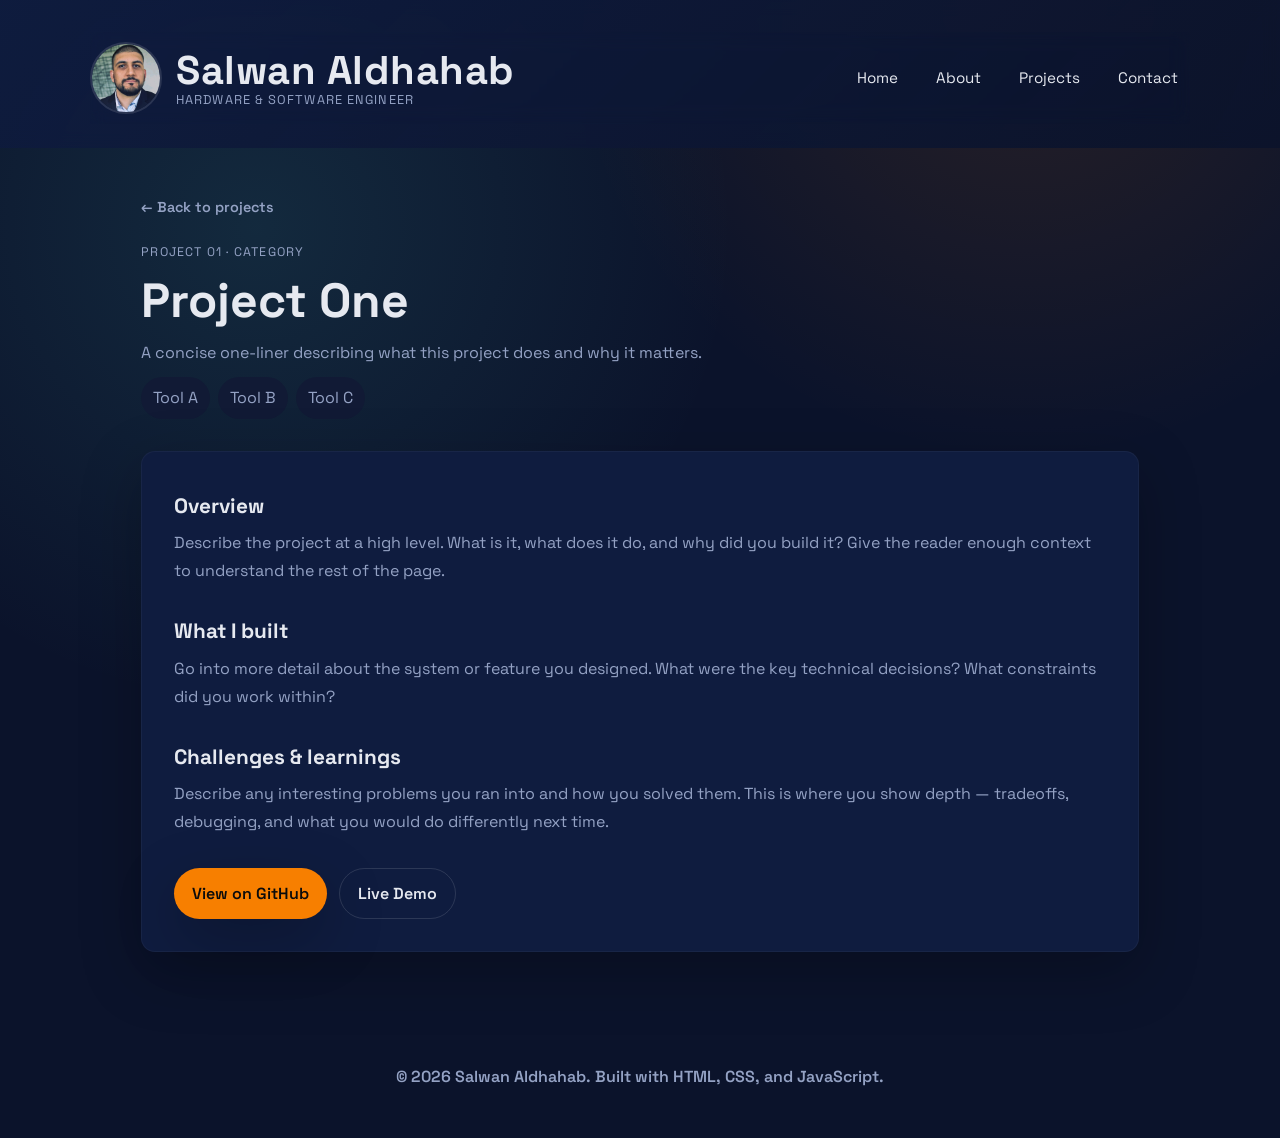
==== projects/project-1.html @ 5f1ba11f "Create Project Pages" ====
<!DOCTYPE html>
<html lang="en">
<head>
  <meta charset="UTF-8">
  <meta name="viewport" content="width=device-width, initial-scale=1.0">
  <title>Project One — Salwan Aldhahab</title>
  <link rel="preconnect" href="https://fonts.googleapis.com">
  <link rel="preconnect" href="https://fonts.gstatic.com" crossorigin>
  <link href="https://fonts.googleapis.com/css2?family=Space+Grotesk:wght@400;500;600&display=swap" rel="stylesheet">
  <link rel="icon" type="image/png" href="../images/website-icon.png" sizes="32x32">
  <link rel="stylesheet" href="../styles.css">
</head>
<body>
  <header class="page-header">
    <div class="nav-shell">
      <div class="logo">
        <img src="../images/profile.jpg" alt="Salwan Aldhahab headshot">
        <div class="logo__text">
          <span class="logo__name">Salwan Aldhahab</span>
          <span class="logo__subtitle">Hardware & Software Engineer</span>
        </div>
      </div>
      <nav class="nav">
        <a href="../index.html#home">Home</a>
        <a href="../index.html#about">About</a>
        <a href="../index.html#projects">Projects</a>
        <a href="../index.html#contact">Contact</a>
      </nav>
    </div>
  </header>

  <div class="project-page">
    <div class="project-hero">
      <a href="../index.html#projects" class="back-link">← Back to projects</a>
      <p class="eyebrow">Project 01 · Category</p>
      <h1>Project One</h1>
      <p class="lede">A concise one-liner describing what this project does and why it matters.</p>
      <ul class="pill-list">
        <li>Tool A</li>
        <li>Tool B</li>
        <li>Tool C</li>
      </ul>
    </div>

    <div class="section project-body">
      <div>
        <h2>Overview</h2>
        <p>Describe the project at a high level. What is it, what does it do, and why did you build it? Give the reader enough context to understand the rest of the page.</p>
      </div>

      <div>
        <h2>What I built</h2>
        <p>Go into more detail about the system or feature you designed. What were the key technical decisions? What constraints did you work within?</p>
      </div>

      <div>
        <h2>Challenges & learnings</h2>
        <p>Describe any interesting problems you ran into and how you solved them. This is where you show depth — tradeoffs, debugging, and what you would do differently next time.</p>
      </div>

      <div class="project-links">
        <a href="#" class="btn">View on GitHub</a>
        <a href="#" class="btn btn--ghost">Live Demo</a>
      </div>
    </div>
  </div>

  <footer class="footer">
    <p>&copy; <span id="year"></span> Salwan Aldhahab. Built with HTML, CSS, and JavaScript.</p>
  </footer>

  <script src="../script.js" defer></script>
</body>
</html>
---- styles.css ----
:root {
  --bg: #0b132b;
  --panel: #0f1c3f;
  --accent: #f77f00;
  --accent-2: #4ecdc4;
  --text: #e6e9f0;
  --muted: #94a2c4;
  --card: #111a35;
  --radius: 14px;
  --shadow: 0 20px 60px rgba(0, 0, 0, 0.25);
  --content-width: 1100px;
  color-scheme: dark;
}

* {
  box-sizing: border-box;
}

img {
  max-width: 100%;
  height: auto;
  display: block;
}

body {
  margin: 0;
  font-family: "Space Grotesk", "Segoe UI", sans-serif;
  background: radial-gradient(circle at 20% 20%, rgba(78, 205, 196, 0.12), transparent 35%),
              radial-gradient(circle at 80% 0%, rgba(247, 127, 0, 0.12), transparent 30%),
              var(--bg);
  color: var(--text);
  line-height: 1.6;
  scroll-behavior: smooth;
  min-height: 100vh;
}

a {
  color: inherit;
  text-decoration: none;
}

a:hover {
  color: var(--accent);
}

.hero {
  padding: 32px clamp(16px, 4vw, 56px) 96px;
  background: linear-gradient(135deg, rgba(15, 28, 63, 0.95), rgba(11, 19, 43, 0.9));
}

.nav-shell,
.hero__content,
main {
  max-width: var(--content-width);
  margin: 0 auto;
  width: 100%;
}

.nav-shell {
  display: flex;
  align-items: center;
  justify-content: space-between;
  gap: 16px;
  position: sticky;
  top: 0;
  padding: 10px 0;
  backdrop-filter: blur(8px);
  z-index: 10;
}

.logo {
  display: inline-flex;
  align-items: center;
  gap: 14px;
}

.logo__text {
  display: flex;
  flex-direction: column;
  line-height: 1.1;
}

.logo__name {
  font-weight: 700;
  letter-spacing: 0.5px;
  font-size: 2.5rem;
}

.logo__subtitle {
  text-transform: uppercase;
  letter-spacing: 1.1px;
  font-size: 0.8rem;
  color: var(--muted);
}

/* Constrain logo image size */
.logo img {
  width: 72px;
  height: 72px;
  border-radius: 50%;
  object-fit: cover;
  flex-shrink: 0;
  border: 2px solid rgba(255, 255, 255, 0.12);
}

.nav {
  display: flex;
  gap: 14px;
  font-size: 0.95rem;
}

.nav a {
  padding: 8px 12px;
  border-radius: 999px;
  transition: background 0.2s ease, color 0.2s ease;
}

.nav a:hover,
.nav a:focus-visible {
  background: rgba(255, 255, 255, 0.06);
  outline: none;
}

.nav a.is-active {
  background: rgba(255, 255, 255, 0.12);
  color: var(--accent);
}

.hero__content {
  max-width: 780px;
  margin-top: 32px; /* reduced from 64px */
  display: grid;
  gap: 12px;
}

.eyebrow {
  text-transform: uppercase;
  letter-spacing: 1.2px;
  font-size: 0.78rem;
  color: var(--muted);
  margin: 0;
}

h1 {
  margin: 0;
  font-size: clamp(2rem, 4vw, 3.4rem);
  line-height: 1.1;
}

h2 {
  margin: 6px 0 0;
  font-size: 1.8rem;
}

p {
  margin: 0;
}

.lede {
  color: var(--muted);
}

.hero__actions {
  display: flex;
  gap: 12px;
  flex-wrap: wrap;
  margin-top: 6px;
}

.btn {
  display: inline-flex;
  align-items: center;
  justify-content: center;
  gap: 8px;
  padding: 12px 18px;
  border-radius: 999px;
  background: var(--accent);
  color: #0b0b0b;
  font-weight: 600;
  border: none;
  box-shadow: var(--shadow);
  transition: transform 0.15s ease, box-shadow 0.15s ease;
}

.btn:hover,
.btn:focus-visible {
  transform: translateY(-1px);
  box-shadow: 0 12px 36px rgba(247, 127, 0, 0.35);
  outline: none;
}

.btn--ghost {
  background: transparent;
  color: var(--text);
  border: 1px solid rgba(255, 255, 255, 0.12);
  box-shadow: none;
}

main {
  padding: 0 clamp(16px, 4vw, 56px) 80px;
  display: grid;
  gap: 48px;
}

.section {
  background: var(--panel);
  border-radius: var(--radius);
  padding: clamp(20px, 3vw, 32px);
  box-shadow: var(--shadow);
  border: 1px solid rgba(255, 255, 255, 0.04);
  scroll-margin-top: 96px;
}

.section__header {
  display: flex;
  flex-direction: column;
  gap: 6px;
  margin-bottom: 18px;
}

.about__grid {
  display: grid;
  gap: 16px;
  grid-template-columns: repeat(auto-fit, minmax(220px, 1fr));
  align-items: start;
}

.pill-list {
  list-style: none;
  display: flex;
  flex-wrap: wrap;
  gap: 8px;
  padding: 0;
  margin: 0;
}

.pill-list li {
  padding: 8px 12px;
  border-radius: 999px;
  background: var(--card);
  color: var(--muted);
}

.card {
  background: var(--card);
  border-radius: var(--radius);
  padding: 14px;
  border: 1px solid rgba(255, 255, 255, 0.06);
  box-shadow: var(--shadow);
  display: grid;
  gap: 10px;
}

.card h3 {
  margin: 0;
}

.text-link {
  color: var(--accent-2);
  font-weight: 600;
}

.contact {
  display: grid;
  gap: 6px;
}

.footer {
  padding: 32px 16px 48px;
  text-align: center;
  color: var(--muted);
  font-weight: 600;
}

.card-grid {
  display: grid;
  gap: 16px;
  grid-template-columns: repeat(auto-fit, minmax(280px, 1fr));
}

/* ── Project card enhancements ── */
.card--project {
  transition: transform 0.2s ease, box-shadow 0.2s ease, border-color 0.2s ease;
}

.card--project:hover {
  transform: translateY(-4px);
  box-shadow: 0 24px 64px rgba(0, 0, 0, 0.35);
  border-color: rgba(78, 205, 196, 0.25);
}

.card__meta {
  display: flex;
  align-items: center;
  justify-content: space-between;
}

.card__num {
  font-size: 0.72rem;
  font-weight: 700;
  color: var(--accent);
  letter-spacing: 1px;
}

.card__tag {
  font-size: 0.72rem;
  text-transform: uppercase;
  letter-spacing: 1px;
  color: var(--muted);
  background: rgba(255, 255, 255, 0.05);
  padding: 3px 8px;
  border-radius: 999px;
}

/* ── Project detail page ── */
.page-header {
  padding: 32px clamp(16px, 4vw, 56px) 24px;
  background: linear-gradient(135deg, rgba(15, 28, 63, 0.95), rgba(11, 19, 43, 0.9));
  position: sticky;
  top: 0;
  z-index: 10;
  backdrop-filter: blur(8px);
}

.project-page {
  max-width: var(--content-width);
  margin: 0 auto;
  padding: 48px clamp(16px, 4vw, 56px) 80px;
  display: grid;
  gap: 32px;
}

.back-link {
  display: inline-flex;
  align-items: center;
  gap: 6px;
  color: var(--muted);
  font-size: 0.9rem;
  font-weight: 600;
  transition: color 0.15s ease;
  margin-bottom: 12px;
}

.back-link:hover {
  color: var(--accent-2);
}

.project-hero {
  display: grid;
  gap: 12px;
}

.project-hero h1 {
  font-size: clamp(1.8rem, 4vw, 3rem);
}

.project-body {
  display: grid;
  gap: 24px;
}

.project-body h2 {
  font-size: 1.3rem;
  margin-bottom: 6px;
}

.project-body p {
  color: var(--muted);
  line-height: 1.75;
}

.project-links {
  display: flex;
  gap: 12px;
  flex-wrap: wrap;
  padding-top: 8px;
}

@media (max-width: 640px) {
  .nav {
    flex-wrap: wrap;
    justify-content: flex-end;
  }

  .hero {
    padding-top: 24px;
  }

  .hero__content {
    margin-top: 48px;
  }
}

@media (max-width: 960px) {
  .hero__content {
    text-align: center;
    justify-items: center;
  }

  .hero__actions {
    justify-content: center;
  }

  h1 {
    font-size: clamp(1.9rem, 6vw, 2.6rem);
  }

  h2 {
    font-size: clamp(1.4rem, 5vw, 1.8rem);
  }
}

@media (max-width: 780px) {
  .nav-shell {
    flex-direction: column;
    align-items: flex-start;
    gap: 12px;
  }

  .nav {
    width: 100%;
    flex-wrap: wrap;
    gap: 8px;
  }

  .nav a {
    flex: 1 1 calc(50% - 8px);
    justify-content: center;
    text-align: center;
  }

  .logo img {
    width: 64px;
    height: 64px;
  }

  main {
    padding-bottom: 64px;
  }
}

@media (max-width: 540px) {
  .nav a {
    flex-basis: 100%;
  }

  .hero__actions {
    width: 100%;
  }

  .btn,
  .btn--ghost {
    width: 100%;
    justify-content: center;
  }

  .logo__name {
    font-size: 2rem;
  }
}
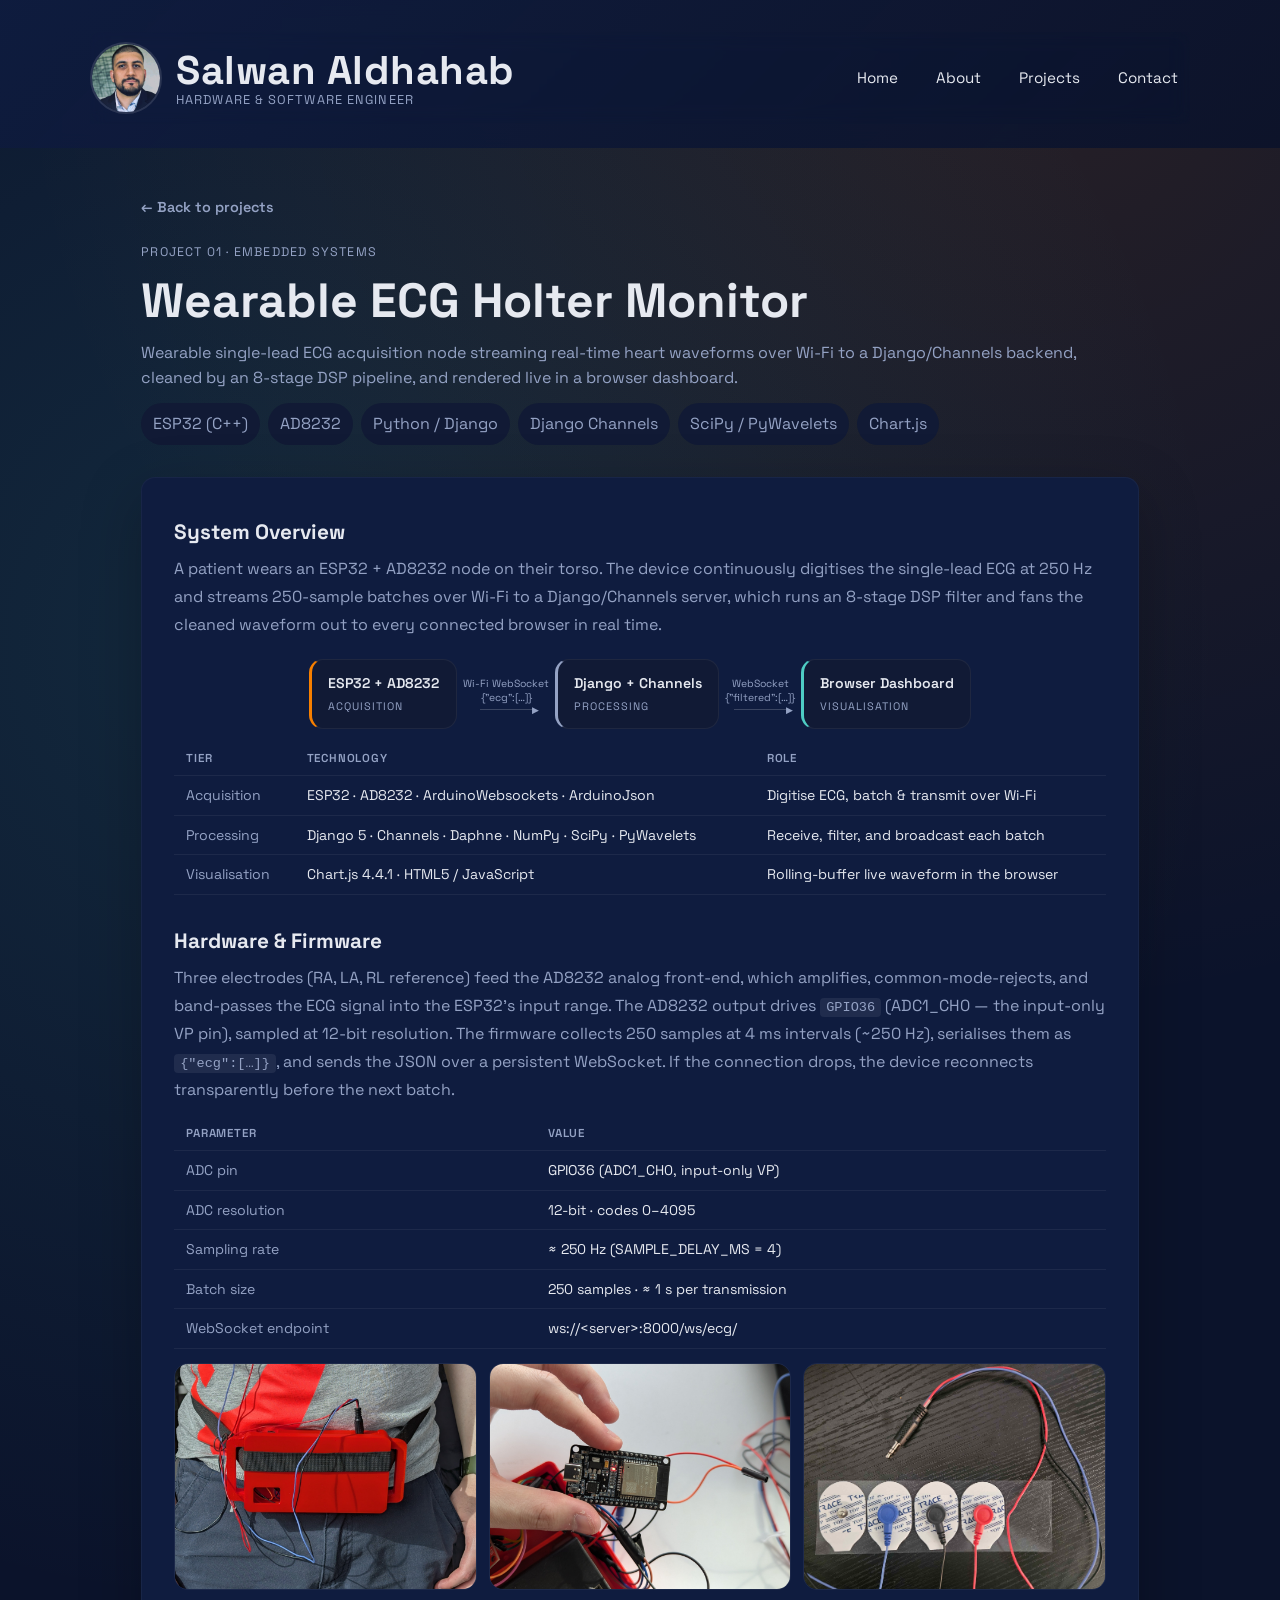
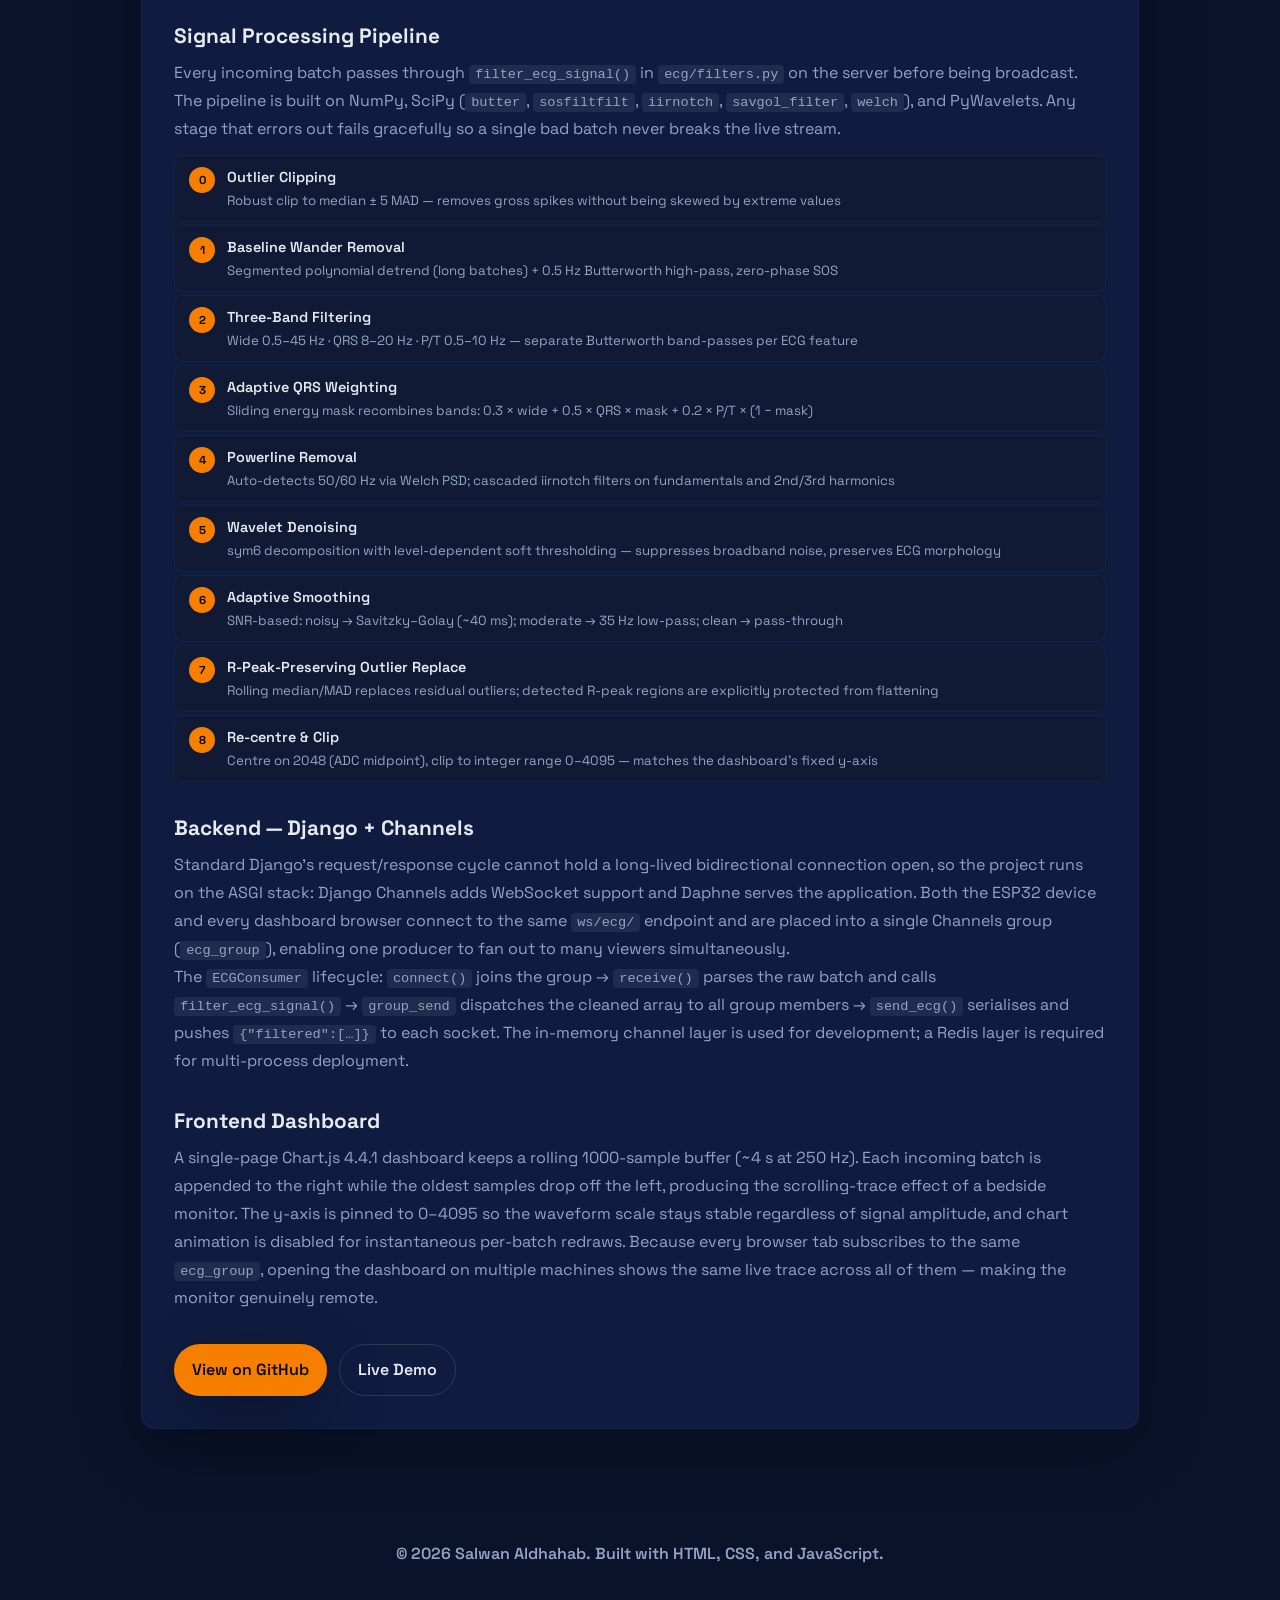
==== commit dd346fc0: "Added project 1" ====
--- a/projects/project-1.html
+++ b/projects/project-1.html
@@ -3,7 +3,7 @@
 <head>
   <meta charset="UTF-8">
   <meta name="viewport" content="width=device-width, initial-scale=1.0">
-  <title>Project One — Salwan Aldhahab</title>
+  <title>ECG Holter Monitor — Salwan Aldhahab</title>
   <link rel="preconnect" href="https://fonts.googleapis.com">
   <link rel="preconnect" href="https://fonts.gstatic.com" crossorigin>
   <link href="https://fonts.googleapis.com/css2?family=Space+Grotesk:wght@400;500;600&display=swap" rel="stylesheet">
@@ -17,7 +17,7 @@
         <img src="../images/profile.jpg" alt="Salwan Aldhahab headshot">
         <div class="logo__text">
           <span class="logo__name">Salwan Aldhahab</span>
-          <span class="logo__subtitle">Hardware & Software Engineer</span>
+          <span class="logo__subtitle">Hardware &amp; Software Engineer</span>
         </div>
       </div>
       <nav class="nav">
@@ -30,38 +30,195 @@
   </header>
 
   <div class="project-page">
+
     <div class="project-hero">
       <a href="../index.html#projects" class="back-link">← Back to projects</a>
-      <p class="eyebrow">Project 01 · Category</p>
-      <h1>Project One</h1>
-      <p class="lede">A concise one-liner describing what this project does and why it matters.</p>
+      <p class="eyebrow">Project 01 · Embedded Systems</p>
+      <h1>Wearable ECG Holter Monitor</h1>
+      <p class="lede">Wearable single-lead ECG acquisition node streaming real-time heart waveforms over Wi-Fi to a Django/Channels backend, cleaned by an 8-stage DSP pipeline, and rendered live in a browser dashboard.</p>
       <ul class="pill-list">
-        <li>Tool A</li>
-        <li>Tool B</li>
-        <li>Tool C</li>
+        <li>ESP32 (C++)</li>
+        <li>AD8232</li>
+        <li>Python / Django</li>
+        <li>Django Channels</li>
+        <li>SciPy / PyWavelets</li>
+        <li>Chart.js</li>
       </ul>
     </div>
 
     <div class="section project-body">
-      <div>
-        <h2>Overview</h2>
-        <p>Describe the project at a high level. What is it, what does it do, and why did you build it? Give the reader enough context to understand the rest of the page.</p>
-      </div>
-
-      <div>
-        <h2>What I built</h2>
-        <p>Go into more detail about the system or feature you designed. What were the key technical decisions? What constraints did you work within?</p>
-      </div>
-
-      <div>
-        <h2>Challenges & learnings</h2>
-        <p>Describe any interesting problems you ran into and how you solved them. This is where you show depth — tradeoffs, debugging, and what you would do differently next time.</p>
+
+      <!-- System Overview -->
+      <div>
+        <h2>System Overview</h2>
+        <p>A patient wears an ESP32 + AD8232 node on their torso. The device continuously digitises the single-lead ECG at 250 Hz and streams 250-sample batches over Wi-Fi to a Django/Channels server, which runs an 8-stage DSP filter and fans the cleaned waveform out to every connected browser in real time.</p>
+
+        <div class="arch-diagram">
+          <div class="arch-node arch-node--acquisition">
+            <span class="arch-node__title">ESP32 + AD8232</span>
+            <span class="arch-node__label">Acquisition</span>
+          </div>
+          <div class="arch-arrow">
+            <span class="arch-arrow__label">Wi-Fi WebSocket<br>{"ecg":[…]}</span>
+            <div class="arch-arrow__line"></div>
+          </div>
+          <div class="arch-node">
+            <span class="arch-node__title">Django + Channels</span>
+            <span class="arch-node__label">Processing</span>
+          </div>
+          <div class="arch-arrow">
+            <span class="arch-arrow__label">WebSocket<br>{"filtered":[…]}</span>
+            <div class="arch-arrow__line"></div>
+          </div>
+          <div class="arch-node arch-node--visualisation">
+            <span class="arch-node__title">Browser Dashboard</span>
+            <span class="arch-node__label">Visualisation</span>
+          </div>
+        </div>
+
+        <table class="spec-table">
+          <thead>
+            <tr>
+              <th>Tier</th>
+              <th>Technology</th>
+              <th>Role</th>
+            </tr>
+          </thead>
+          <tbody>
+            <tr>
+              <td>Acquisition</td>
+              <td>ESP32 · AD8232 · ArduinoWebsockets · ArduinoJson</td>
+              <td>Digitise ECG, batch &amp; transmit over Wi-Fi</td>
+            </tr>
+            <tr>
+              <td>Processing</td>
+              <td>Django 5 · Channels · Daphne · NumPy · SciPy · PyWavelets</td>
+              <td>Receive, filter, and broadcast each batch</td>
+            </tr>
+            <tr>
+              <td>Visualisation</td>
+              <td>Chart.js 4.4.1 · HTML5 / JavaScript</td>
+              <td>Rolling-buffer live waveform in the browser</td>
+            </tr>
+          </tbody>
+        </table>
+      </div>
+
+      <!-- Hardware & Firmware -->
+      <div>
+        <h2>Hardware &amp; Firmware</h2>
+        <p>Three electrodes (RA, LA, RL reference) feed the AD8232 analog front-end, which amplifies, common-mode-rejects, and band-passes the ECG signal into the ESP32's input range. The AD8232 output drives <code>GPIO36</code> (ADC1_CH0 — the input-only VP pin), sampled at 12-bit resolution. The firmware collects 250 samples at 4 ms intervals (~250 Hz), serialises them as <code>{"ecg":[…]}</code>, and sends the JSON over a persistent WebSocket. If the connection drops, the device reconnects transparently before the next batch.</p>
+
+        <table class="spec-table">
+          <thead>
+            <tr><th>Parameter</th><th>Value</th></tr>
+          </thead>
+          <tbody>
+            <tr><td>ADC pin</td><td>GPIO36 (ADC1_CH0, input-only VP)</td></tr>
+            <tr><td>ADC resolution</td><td>12-bit · codes 0–4095</td></tr>
+            <tr><td>Sampling rate</td><td>≈ 250 Hz (SAMPLE_DELAY_MS = 4)</td></tr>
+            <tr><td>Batch size</td><td>250 samples · ≈ 1 s per transmission</td></tr>
+            <tr><td>WebSocket endpoint</td><td>ws://&lt;server&gt;:8000/ws/ecg/</td></tr>
+          </tbody>
+        </table>
+
+        <div class="project-gallery">
+          <img src="../images/ecg/device-worn.jpg" alt="Red 3D-printed enclosure worn on torso with electrode leads routed to chest positions">
+          <img src="../images/ecg/esp32-board.jpg" alt="ESP32 development board held above components with wiring visible">
+          <img src="../images/ecg/electrodes.jpg" alt="Snap ECG electrode pads laid out on a table with colour-coded leads">
+        </div>
+      </div>
+
+      <!-- DSP Pipeline -->
+      <div>
+        <h2>Signal Processing Pipeline</h2>
+        <p>Every incoming batch passes through <code>filter_ecg_signal()</code> in <code>ecg/filters.py</code> on the server before being broadcast. The pipeline is built on NumPy, SciPy (<code>butter</code>, <code>sosfiltfilt</code>, <code>iirnotch</code>, <code>savgol_filter</code>, <code>welch</code>), and PyWavelets. Any stage that errors out fails gracefully so a single bad batch never breaks the live stream.</p>
+
+        <ol class="dsp-pipeline">
+          <li class="dsp-stage">
+            <span class="dsp-stage__num">0</span>
+            <div class="dsp-stage__body">
+              <span class="dsp-stage__name">Outlier Clipping</span>
+              <span class="dsp-stage__desc">Robust clip to median ± 5 MAD — removes gross spikes without being skewed by extreme values</span>
+            </div>
+          </li>
+          <li class="dsp-stage">
+            <span class="dsp-stage__num">1</span>
+            <div class="dsp-stage__body">
+              <span class="dsp-stage__name">Baseline Wander Removal</span>
+              <span class="dsp-stage__desc">Segmented polynomial detrend (long batches) + 0.5 Hz Butterworth high-pass, zero-phase SOS</span>
+            </div>
+          </li>
+          <li class="dsp-stage">
+            <span class="dsp-stage__num">2</span>
+            <div class="dsp-stage__body">
+              <span class="dsp-stage__name">Three-Band Filtering</span>
+              <span class="dsp-stage__desc">Wide 0.5–45 Hz · QRS 8–20 Hz · P/T 0.5–10 Hz — separate Butterworth band-passes per ECG feature</span>
+            </div>
+          </li>
+          <li class="dsp-stage">
+            <span class="dsp-stage__num">3</span>
+            <div class="dsp-stage__body">
+              <span class="dsp-stage__name">Adaptive QRS Weighting</span>
+              <span class="dsp-stage__desc">Sliding energy mask recombines bands: 0.3 × wide + 0.5 × QRS × mask + 0.2 × P/T × (1 − mask)</span>
+            </div>
+          </li>
+          <li class="dsp-stage">
+            <span class="dsp-stage__num">4</span>
+            <div class="dsp-stage__body">
+              <span class="dsp-stage__name">Powerline Removal</span>
+              <span class="dsp-stage__desc">Auto-detects 50/60 Hz via Welch PSD; cascaded iirnotch filters on fundamentals and 2nd/3rd harmonics</span>
+            </div>
+          </li>
+          <li class="dsp-stage">
+            <span class="dsp-stage__num">5</span>
+            <div class="dsp-stage__body">
+              <span class="dsp-stage__name">Wavelet Denoising</span>
+              <span class="dsp-stage__desc">sym6 decomposition with level-dependent soft thresholding — suppresses broadband noise, preserves ECG morphology</span>
+            </div>
+          </li>
+          <li class="dsp-stage">
+            <span class="dsp-stage__num">6</span>
+            <div class="dsp-stage__body">
+              <span class="dsp-stage__name">Adaptive Smoothing</span>
+              <span class="dsp-stage__desc">SNR-based: noisy → Savitzky–Golay (~40 ms); moderate → 35 Hz low-pass; clean → pass-through</span>
+            </div>
+          </li>
+          <li class="dsp-stage">
+            <span class="dsp-stage__num">7</span>
+            <div class="dsp-stage__body">
+              <span class="dsp-stage__name">R-Peak-Preserving Outlier Replace</span>
+              <span class="dsp-stage__desc">Rolling median/MAD replaces residual outliers; detected R-peak regions are explicitly protected from flattening</span>
+            </div>
+          </li>
+          <li class="dsp-stage">
+            <span class="dsp-stage__num">8</span>
+            <div class="dsp-stage__body">
+              <span class="dsp-stage__name">Re-centre &amp; Clip</span>
+              <span class="dsp-stage__desc">Centre on 2048 (ADC midpoint), clip to integer range 0–4095 — matches the dashboard's fixed y-axis</span>
+            </div>
+          </li>
+        </ol>
+      </div>
+
+      <!-- Backend -->
+      <div>
+        <h2>Backend — Django + Channels</h2>
+        <p>Standard Django's request/response cycle cannot hold a long-lived bidirectional connection open, so the project runs on the ASGI stack: Django Channels adds WebSocket support and Daphne serves the application. Both the ESP32 device and every dashboard browser connect to the same <code>ws/ecg/</code> endpoint and are placed into a single Channels group (<code>ecg_group</code>), enabling one producer to fan out to many viewers simultaneously.</p>
+        <p>The <code>ECGConsumer</code> lifecycle: <code>connect()</code> joins the group → <code>receive()</code> parses the raw batch and calls <code>filter_ecg_signal()</code> → <code>group_send</code> dispatches the cleaned array to all group members → <code>send_ecg()</code> serialises and pushes <code>{"filtered":[…]}</code> to each socket. The in-memory channel layer is used for development; a Redis layer is required for multi-process deployment.</p>
+      </div>
+
+      <!-- Frontend -->
+      <div>
+        <h2>Frontend Dashboard</h2>
+        <p>A single-page Chart.js 4.4.1 dashboard keeps a rolling 1000-sample buffer (~4 s at 250 Hz). Each incoming batch is appended to the right while the oldest samples drop off the left, producing the scrolling-trace effect of a bedside monitor. The y-axis is pinned to 0–4095 so the waveform scale stays stable regardless of signal amplitude, and chart animation is disabled for instantaneous per-batch redraws. Because every browser tab subscribes to the same <code>ecg_group</code>, opening the dashboard on multiple machines shows the same live trace across all of them — making the monitor genuinely remote.</p>
       </div>
 
       <div class="project-links">
         <a href="#" class="btn">View on GitHub</a>
         <a href="#" class="btn btn--ghost">Live Demo</a>
       </div>
+
     </div>
   </div>
 
--- a/styles.css
+++ b/styles.css
@@ -376,6 +376,186 @@
   padding-top: 8px;
 }
 
+/* ── Architecture diagram ── */
+.arch-diagram {
+  display: flex;
+  align-items: center;
+  justify-content: center;
+  flex-wrap: nowrap;
+  gap: 0;
+  margin: 20px 0 8px;
+  overflow-x: auto;
+}
+
+.arch-node {
+  background: var(--card);
+  border: 1px solid rgba(255, 255, 255, 0.06);
+  border-left: 3px solid var(--muted);
+  border-radius: var(--radius);
+  padding: 12px 16px;
+  min-width: 148px;
+  flex-shrink: 0;
+  display: flex;
+  flex-direction: column;
+  gap: 4px;
+}
+
+.arch-node--acquisition { border-left-color: var(--accent); }
+.arch-node--visualisation { border-left-color: var(--accent-2); }
+
+.arch-node__title {
+  font-weight: 600;
+  font-size: 0.88rem;
+  margin: 0;
+}
+
+.arch-node__label {
+  text-transform: uppercase;
+  letter-spacing: 1px;
+  font-size: 0.68rem;
+  color: var(--muted);
+}
+
+.arch-arrow {
+  display: flex;
+  flex-direction: column;
+  align-items: center;
+  justify-content: center;
+  gap: 5px;
+  padding: 0 6px;
+  flex-shrink: 0;
+}
+
+.arch-arrow__label {
+  font-size: 0.65rem;
+  color: var(--muted);
+  text-align: center;
+  line-height: 1.3;
+  white-space: nowrap;
+}
+
+.arch-arrow__line {
+  position: relative;
+  width: 52px;
+  height: 1px;
+  background: rgba(255, 255, 255, 0.18);
+}
+
+.arch-arrow__line::after {
+  content: '▶';
+  position: absolute;
+  right: -7px;
+  top: -6px;
+  font-size: 0.55rem;
+  color: var(--muted);
+}
+
+/* ── DSP pipeline ── */
+.dsp-pipeline {
+  list-style: none;
+  padding: 0;
+  margin: 12px 0 0;
+  display: grid;
+  gap: 3px;
+}
+
+.dsp-stage {
+  display: flex;
+  align-items: flex-start;
+  gap: 12px;
+  padding: 10px 14px;
+  background: var(--card);
+  border-radius: 8px;
+  border: 1px solid rgba(255, 255, 255, 0.04);
+}
+
+.dsp-stage__num {
+  width: 26px;
+  height: 26px;
+  border-radius: 50%;
+  background: var(--accent);
+  color: #0b0b0b;
+  font-size: 0.72rem;
+  font-weight: 700;
+  display: flex;
+  align-items: center;
+  justify-content: center;
+  flex-shrink: 0;
+  margin-top: 1px;
+}
+
+.dsp-stage__body {
+  display: flex;
+  flex-direction: column;
+  gap: 2px;
+}
+
+.dsp-stage__name {
+  font-weight: 600;
+  font-size: 0.9rem;
+}
+
+.dsp-stage__desc {
+  color: var(--muted);
+  font-size: 0.83rem;
+  line-height: 1.5;
+}
+
+/* ── Spec table ── */
+.spec-table {
+  width: 100%;
+  border-collapse: collapse;
+  font-size: 0.88rem;
+  margin-top: 12px;
+}
+
+.spec-table th,
+.spec-table td {
+  padding: 8px 12px;
+  border-bottom: 1px solid rgba(255, 255, 255, 0.06);
+  text-align: left;
+  vertical-align: top;
+}
+
+.spec-table th {
+  text-transform: uppercase;
+  letter-spacing: 0.8px;
+  font-size: 0.72rem;
+  color: var(--muted);
+  font-weight: 600;
+}
+
+.spec-table td:first-child {
+  color: var(--muted);
+  white-space: nowrap;
+}
+
+/* ── Photo gallery ── */
+.project-gallery {
+  display: grid;
+  grid-template-columns: repeat(auto-fit, minmax(220px, 1fr));
+  gap: 12px;
+  margin-top: 14px;
+}
+
+.project-gallery img {
+  width: 100%;
+  aspect-ratio: 4 / 3;
+  object-fit: cover;
+  border-radius: var(--radius);
+  border: 1px solid rgba(255, 255, 255, 0.06);
+  display: block;
+}
+
+/* ── Inline code in project body ── */
+.project-body code {
+  background: rgba(255, 255, 255, 0.07);
+  padding: 2px 6px;
+  border-radius: 4px;
+  font-size: 0.85em;
+  font-family: "Courier New", Courier, monospace;
+}
+
 @media (max-width: 640px) {
   .nav {
     flex-wrap: wrap;
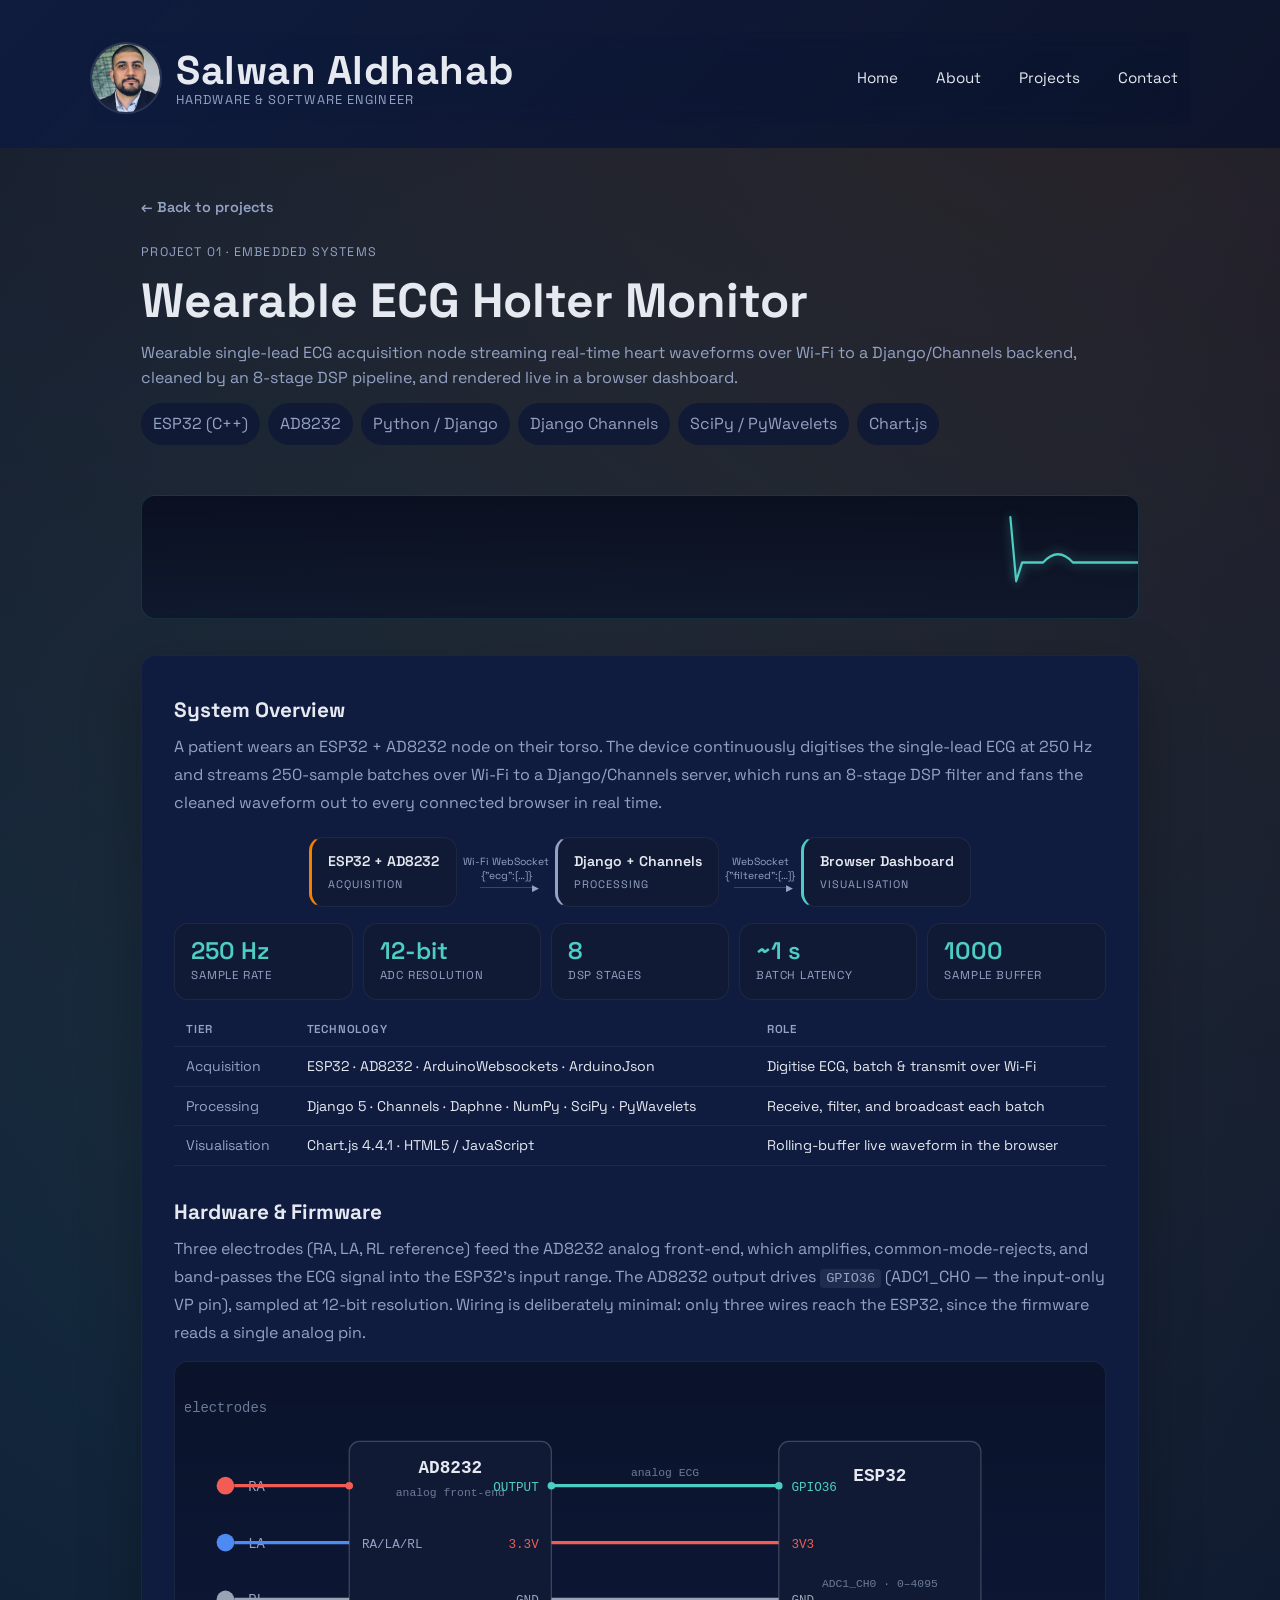
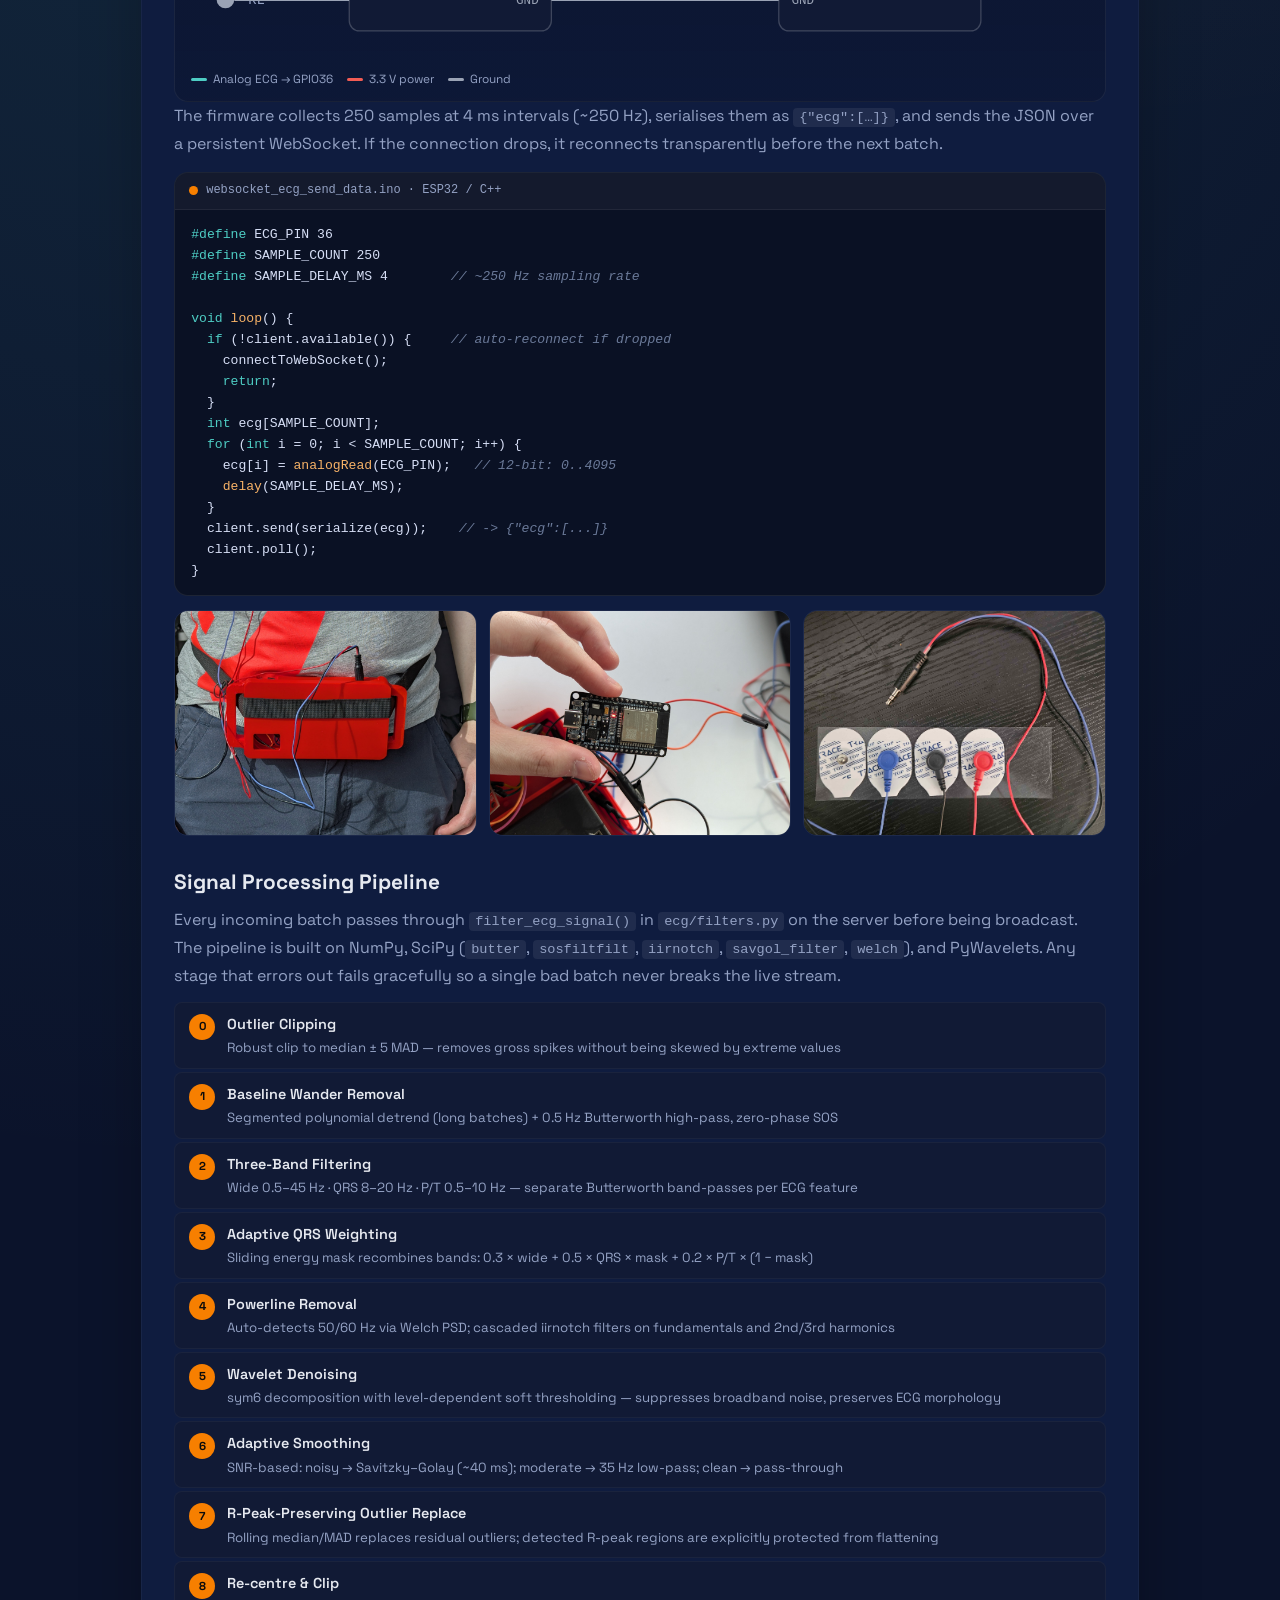
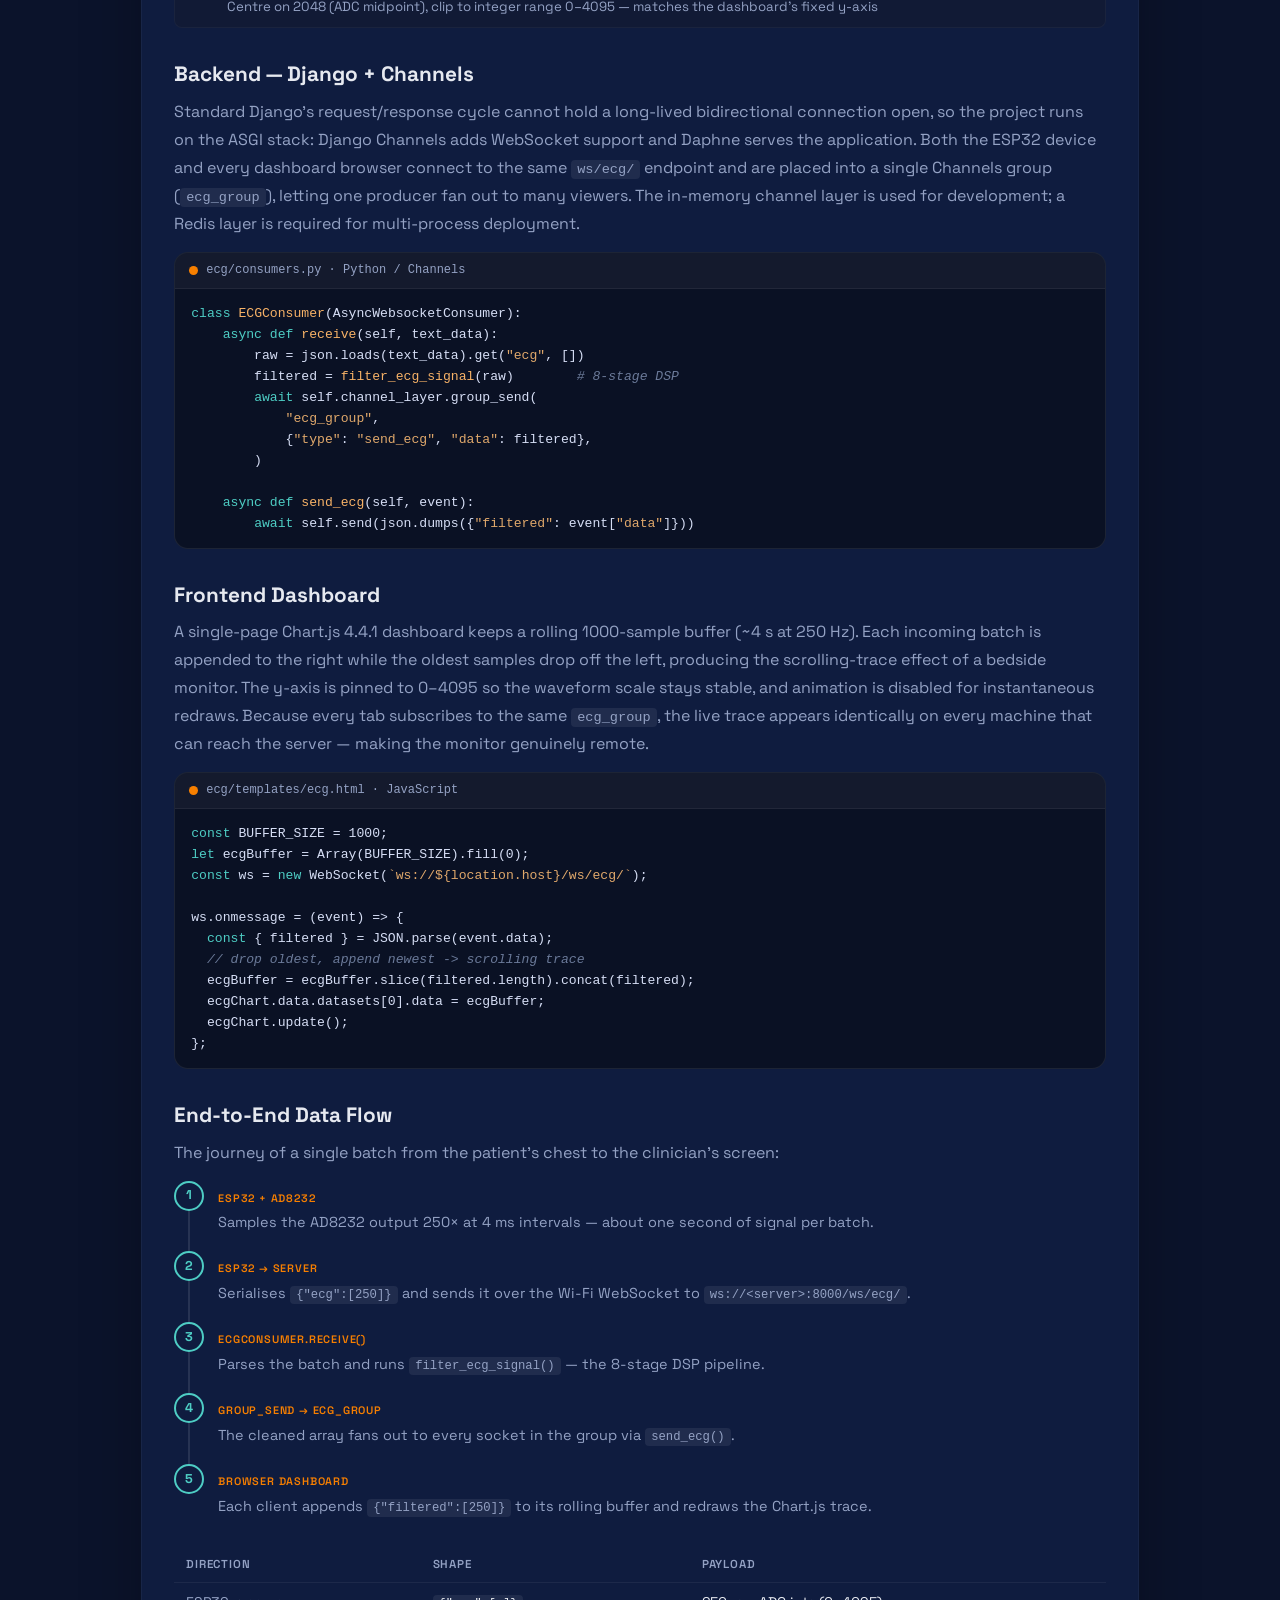
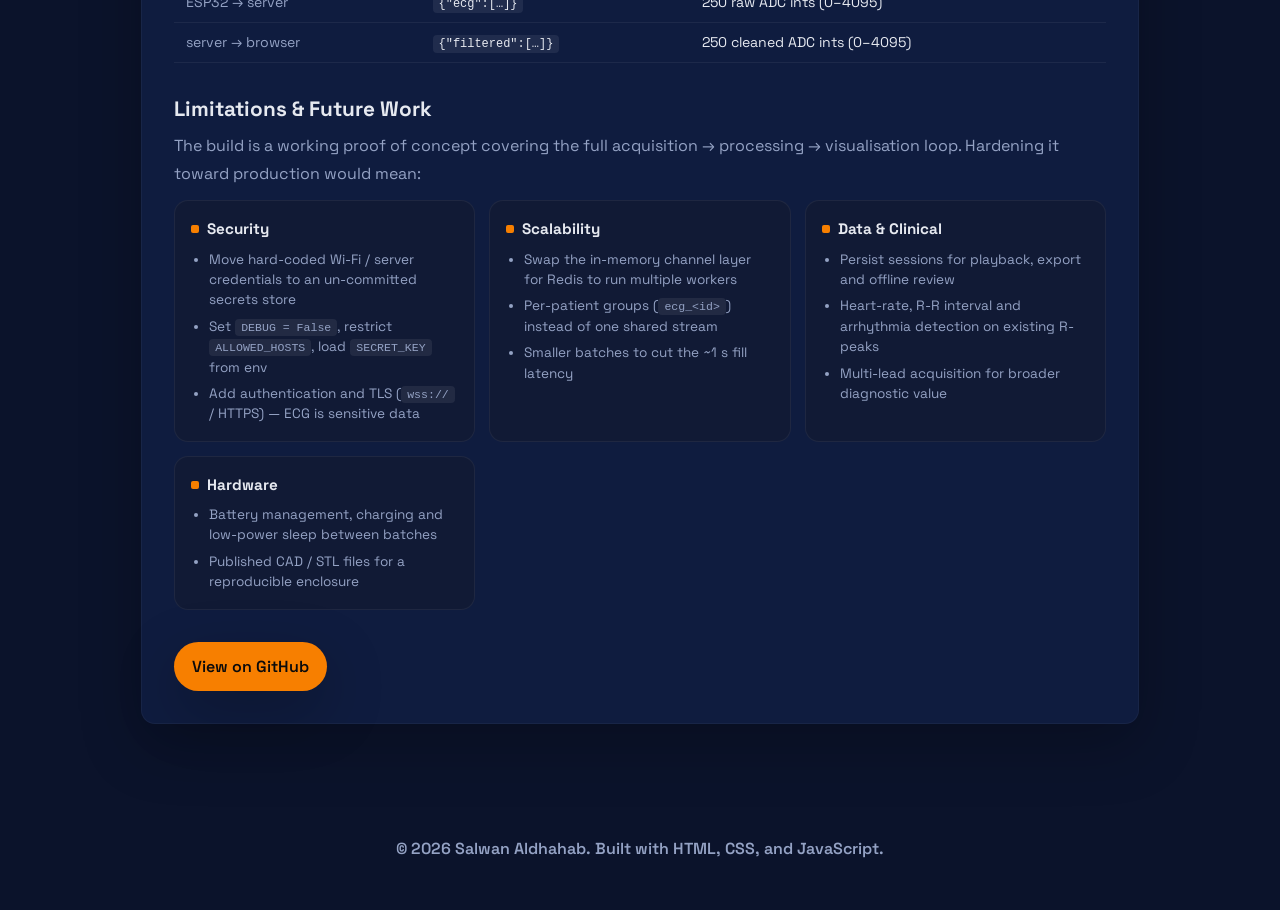
==== commit 51276163: "Update project 1 page" ====
--- a/projects/project-1.html
+++ b/projects/project-1.html
@@ -46,6 +46,13 @@
       </ul>
     </div>
 
+    <!-- Animated ECG hero trace -->
+    <div class="ecg-trace" aria-hidden="true">
+      <svg viewBox="0 0 1000 100" preserveAspectRatio="none">
+        <path class="ecg-trace__path" d="M0,55 L20,55 Q30,42 40,55 L60,55 L66,60 L72,12 L78,72 L84,55 L105,55 Q120,40 135,55 L200,55 L220,55 Q230,42 240,55 L260,55 L266,60 L272,12 L278,72 L284,55 L305,55 Q320,40 335,55 L400,55 L420,55 Q430,42 440,55 L460,55 L466,60 L472,12 L478,72 L484,55 L505,55 Q520,40 535,55 L600,55 L620,55 Q630,42 640,55 L660,55 L666,60 L672,12 L678,72 L684,55 L705,55 Q720,40 735,55 L800,55 L820,55 Q830,42 840,55 L860,55 L866,60 L872,12 L878,72 L884,55 L905,55 Q920,40 935,55 L1000,55" />
+      </svg>
+    </div>
+
     <div class="section project-body">
 
       <!-- System Overview -->
@@ -73,6 +80,29 @@
           <div class="arch-node arch-node--visualisation">
             <span class="arch-node__title">Browser Dashboard</span>
             <span class="arch-node__label">Visualisation</span>
+          </div>
+        </div>
+
+        <div class="metric-grid">
+          <div class="metric">
+            <span class="metric__value">250 Hz</span>
+            <span class="metric__label">Sample rate</span>
+          </div>
+          <div class="metric">
+            <span class="metric__value">12-bit</span>
+            <span class="metric__label">ADC resolution</span>
+          </div>
+          <div class="metric">
+            <span class="metric__value">8</span>
+            <span class="metric__label">DSP stages</span>
+          </div>
+          <div class="metric">
+            <span class="metric__value">~1 s</span>
+            <span class="metric__label">Batch latency</span>
+          </div>
+          <div class="metric">
+            <span class="metric__value">1000</span>
+            <span class="metric__label">Sample buffer</span>
           </div>
         </div>
 
@@ -107,20 +137,84 @@
       <!-- Hardware & Firmware -->
       <div>
         <h2>Hardware &amp; Firmware</h2>
-        <p>Three electrodes (RA, LA, RL reference) feed the AD8232 analog front-end, which amplifies, common-mode-rejects, and band-passes the ECG signal into the ESP32's input range. The AD8232 output drives <code>GPIO36</code> (ADC1_CH0 — the input-only VP pin), sampled at 12-bit resolution. The firmware collects 250 samples at 4 ms intervals (~250 Hz), serialises them as <code>{"ecg":[…]}</code>, and sends the JSON over a persistent WebSocket. If the connection drops, the device reconnects transparently before the next batch.</p>
-
-        <table class="spec-table">
-          <thead>
-            <tr><th>Parameter</th><th>Value</th></tr>
-          </thead>
-          <tbody>
-            <tr><td>ADC pin</td><td>GPIO36 (ADC1_CH0, input-only VP)</td></tr>
-            <tr><td>ADC resolution</td><td>12-bit · codes 0–4095</td></tr>
-            <tr><td>Sampling rate</td><td>≈ 250 Hz (SAMPLE_DELAY_MS = 4)</td></tr>
-            <tr><td>Batch size</td><td>250 samples · ≈ 1 s per transmission</td></tr>
-            <tr><td>WebSocket endpoint</td><td>ws://&lt;server&gt;:8000/ws/ecg/</td></tr>
-          </tbody>
-        </table>
+        <p>Three electrodes (RA, LA, RL reference) feed the AD8232 analog front-end, which amplifies, common-mode-rejects, and band-passes the ECG signal into the ESP32's input range. The AD8232 output drives <code>GPIO36</code> (ADC1_CH0 — the input-only VP pin), sampled at 12-bit resolution. Wiring is deliberately minimal: only three wires reach the ESP32, since the firmware reads a single analog pin.</p>
+
+        <div class="wiring">
+          <svg viewBox="0 0 720 230" role="img" aria-label="Wiring schematic from electrodes through the AD8232 to the ESP32">
+            <!-- electrodes -->
+            <text x="32" y="32" fill="#6b7a99" font-size="11" text-anchor="middle" font-family="monospace">electrodes</text>
+            <circle cx="32" cy="90"  r="7" fill="#f25c54"/>
+            <circle cx="32" cy="135" r="7" fill="#4d8bf2"/>
+            <circle cx="32" cy="180" r="7" fill="#9aa3b5"/>
+            <text x="50" y="94"  fill="#94a2c4" font-size="11" font-family="monospace">RA</text>
+            <text x="50" y="139" fill="#94a2c4" font-size="11" font-family="monospace">LA</text>
+            <text x="50" y="184" fill="#94a2c4" font-size="11" font-family="monospace">RL</text>
+
+            <!-- electrode wires -->
+            <path d="M39,90  H130" stroke="#f25c54" stroke-width="2.5" fill="none"/>
+            <path d="M39,135 H130" stroke="#4d8bf2" stroke-width="2.5" fill="none"/>
+            <path d="M39,180 H130" stroke="#9aa3b5" stroke-width="2.5" fill="none"/>
+
+            <!-- AD8232 chip -->
+            <rect x="130" y="55" width="160" height="150" rx="8" fill="#111a35" stroke="rgba(255,255,255,0.2)"/>
+            <text x="210" y="80" fill="#e6e9f0" font-size="14" font-weight="600" text-anchor="middle" font-family="monospace">AD8232</text>
+            <text x="210" y="98" fill="#6b7a99" font-size="9"  text-anchor="middle" font-family="monospace">analog front-end</text>
+            <text x="140" y="139" fill="#94a2c4" font-size="10" font-family="monospace">RA/LA/RL</text>
+            <text x="280" y="94"  fill="#4ecdc4" font-size="10" text-anchor="end" font-family="monospace">OUTPUT</text>
+            <text x="280" y="139" fill="#f25c54" font-size="10" text-anchor="end" font-family="monospace">3.3V</text>
+            <text x="280" y="184" fill="#9aa3b5" font-size="10" text-anchor="end" font-family="monospace">GND</text>
+
+            <!-- AD8232 -> ESP32 wires -->
+            <path d="M290,90  H470" stroke="#4ecdc4" stroke-width="2.5" fill="none"/>
+            <path d="M290,135 H470" stroke="#f25c54" stroke-width="2.5" fill="none"/>
+            <path d="M290,180 H470" stroke="#9aa3b5" stroke-width="2.5" fill="none"/>
+            <text x="380" y="82"  fill="#6b7a99" font-size="9" text-anchor="middle" font-family="monospace">analog ECG</text>
+
+            <!-- ESP32 chip -->
+            <rect x="470" y="55" width="160" height="150" rx="8" fill="#111a35" stroke="rgba(255,255,255,0.2)"/>
+            <text x="550" y="86" fill="#e6e9f0" font-size="14" font-weight="600" text-anchor="middle" font-family="monospace">ESP32</text>
+            <text x="480" y="94"  fill="#4ecdc4" font-size="10" font-family="monospace">GPIO36</text>
+            <text x="480" y="139" fill="#f25c54" font-size="10" font-family="monospace">3V3</text>
+            <text x="480" y="184" fill="#9aa3b5" font-size="10" font-family="monospace">GND</text>
+            <text x="550" y="170" fill="#6b7a99" font-size="9" text-anchor="middle" font-family="monospace">ADC1_CH0 · 0–4095</text>
+
+            <!-- junction dots -->
+            <circle cx="130" cy="90" r="3" fill="#f25c54"/>
+            <circle cx="290" cy="90" r="3" fill="#4ecdc4"/>
+            <circle cx="470" cy="90" r="3" fill="#4ecdc4"/>
+          </svg>
+          <div class="wiring__legend">
+            <span><span class="wiring__swatch" style="background:#4ecdc4"></span>Analog ECG → GPIO36</span>
+            <span><span class="wiring__swatch" style="background:#f25c54"></span>3.3 V power</span>
+            <span><span class="wiring__swatch" style="background:#9aa3b5"></span>Ground</span>
+          </div>
+        </div>
+
+        <p>The firmware collects 250 samples at 4 ms intervals (~250 Hz), serialises them as <code>{"ecg":[…]}</code>, and sends the JSON over a persistent WebSocket. If the connection drops, it reconnects transparently before the next batch.</p>
+
+        <div class="code-block">
+          <div class="code-block__header">
+            <span class="code-block__dot"></span>
+            websocket_ecg_send_data.ino · ESP32 / C++
+          </div>
+          <pre><code><span class="tok-kw">#define</span> ECG_PIN 36
+<span class="tok-kw">#define</span> SAMPLE_COUNT 250
+<span class="tok-kw">#define</span> SAMPLE_DELAY_MS 4        <span class="tok-com">// ~250 Hz sampling rate</span>
+
+<span class="tok-kw">void</span> <span class="tok-fn">loop</span>() {
+  <span class="tok-kw">if</span> (!client.available()) {     <span class="tok-com">// auto-reconnect if dropped</span>
+    connectToWebSocket();
+    <span class="tok-kw">return</span>;
+  }
+  <span class="tok-kw">int</span> ecg[SAMPLE_COUNT];
+  <span class="tok-kw">for</span> (<span class="tok-kw">int</span> i = 0; i &lt; SAMPLE_COUNT; i++) {
+    ecg[i] = <span class="tok-fn">analogRead</span>(ECG_PIN);   <span class="tok-com">// 12-bit: 0..4095</span>
+    <span class="tok-fn">delay</span>(SAMPLE_DELAY_MS);
+  }
+  client.send(serialize(ecg));    <span class="tok-com">// -> {"ecg":[...]}</span>
+  client.poll();
+}</code></pre>
+        </div>
 
         <div class="project-gallery">
           <img src="../images/ecg/device-worn.jpg" alt="Red 3D-printed enclosure worn on torso with electrode leads routed to chest positions">
@@ -204,19 +298,147 @@
       <!-- Backend -->
       <div>
         <h2>Backend — Django + Channels</h2>
-        <p>Standard Django's request/response cycle cannot hold a long-lived bidirectional connection open, so the project runs on the ASGI stack: Django Channels adds WebSocket support and Daphne serves the application. Both the ESP32 device and every dashboard browser connect to the same <code>ws/ecg/</code> endpoint and are placed into a single Channels group (<code>ecg_group</code>), enabling one producer to fan out to many viewers simultaneously.</p>
-        <p>The <code>ECGConsumer</code> lifecycle: <code>connect()</code> joins the group → <code>receive()</code> parses the raw batch and calls <code>filter_ecg_signal()</code> → <code>group_send</code> dispatches the cleaned array to all group members → <code>send_ecg()</code> serialises and pushes <code>{"filtered":[…]}</code> to each socket. The in-memory channel layer is used for development; a Redis layer is required for multi-process deployment.</p>
+        <p>Standard Django's request/response cycle cannot hold a long-lived bidirectional connection open, so the project runs on the ASGI stack: Django Channels adds WebSocket support and Daphne serves the application. Both the ESP32 device and every dashboard browser connect to the same <code>ws/ecg/</code> endpoint and are placed into a single Channels group (<code>ecg_group</code>), letting one producer fan out to many viewers. The in-memory channel layer is used for development; a Redis layer is required for multi-process deployment.</p>
+
+        <div class="code-block">
+          <div class="code-block__header">
+            <span class="code-block__dot"></span>
+            ecg/consumers.py · Python / Channels
+          </div>
+          <pre><code><span class="tok-kw">class</span> <span class="tok-fn">ECGConsumer</span>(AsyncWebsocketConsumer):
+    <span class="tok-kw">async def</span> <span class="tok-fn">receive</span>(self, text_data):
+        raw = json.loads(text_data).get(<span class="tok-str">"ecg"</span>, [])
+        filtered = <span class="tok-fn">filter_ecg_signal</span>(raw)        <span class="tok-com"># 8-stage DSP</span>
+        <span class="tok-kw">await</span> self.channel_layer.group_send(
+            <span class="tok-str">"ecg_group"</span>,
+            {<span class="tok-str">"type"</span>: <span class="tok-str">"send_ecg"</span>, <span class="tok-str">"data"</span>: filtered},
+        )
+
+    <span class="tok-kw">async def</span> <span class="tok-fn">send_ecg</span>(self, event):
+        <span class="tok-kw">await</span> self.send(json.dumps({<span class="tok-str">"filtered"</span>: event[<span class="tok-str">"data"</span>]}))</code></pre>
+        </div>
       </div>
 
       <!-- Frontend -->
       <div>
         <h2>Frontend Dashboard</h2>
-        <p>A single-page Chart.js 4.4.1 dashboard keeps a rolling 1000-sample buffer (~4 s at 250 Hz). Each incoming batch is appended to the right while the oldest samples drop off the left, producing the scrolling-trace effect of a bedside monitor. The y-axis is pinned to 0–4095 so the waveform scale stays stable regardless of signal amplitude, and chart animation is disabled for instantaneous per-batch redraws. Because every browser tab subscribes to the same <code>ecg_group</code>, opening the dashboard on multiple machines shows the same live trace across all of them — making the monitor genuinely remote.</p>
+        <p>A single-page Chart.js 4.4.1 dashboard keeps a rolling 1000-sample buffer (~4 s at 250 Hz). Each incoming batch is appended to the right while the oldest samples drop off the left, producing the scrolling-trace effect of a bedside monitor. The y-axis is pinned to 0–4095 so the waveform scale stays stable, and animation is disabled for instantaneous redraws. Because every tab subscribes to the same <code>ecg_group</code>, the live trace appears identically on every machine that can reach the server — making the monitor genuinely remote.</p>
+
+        <div class="code-block">
+          <div class="code-block__header">
+            <span class="code-block__dot"></span>
+            ecg/templates/ecg.html · JavaScript
+          </div>
+          <pre><code><span class="tok-kw">const</span> BUFFER_SIZE = 1000;
+<span class="tok-kw">let</span> ecgBuffer = Array(BUFFER_SIZE).fill(0);
+<span class="tok-kw">const</span> ws = <span class="tok-kw">new</span> WebSocket(<span class="tok-str">`ws://${location.host}/ws/ecg/`</span>);
+
+ws.onmessage = (event) => {
+  <span class="tok-kw">const</span> { filtered } = JSON.parse(event.data);
+  <span class="tok-com">// drop oldest, append newest -> scrolling trace</span>
+  ecgBuffer = ecgBuffer.slice(filtered.length).concat(filtered);
+  ecgChart.data.datasets[0].data = ecgBuffer;
+  ecgChart.update();
+};</code></pre>
+        </div>
+      </div>
+
+      <!-- End-to-end data flow -->
+      <div>
+        <h2>End-to-End Data Flow</h2>
+        <p>The journey of a single batch from the patient's chest to the clinician's screen:</p>
+
+        <ol class="seq">
+          <li class="seq__step">
+            <span class="seq__marker"></span>
+            <div class="seq__body">
+              <span class="seq__actor">ESP32 + AD8232</span>
+              <p class="seq__text">Samples the AD8232 output 250× at 4 ms intervals — about one second of signal per batch.</p>
+            </div>
+          </li>
+          <li class="seq__step">
+            <span class="seq__marker"></span>
+            <div class="seq__body">
+              <span class="seq__actor">ESP32 → Server</span>
+              <p class="seq__text">Serialises <code>{"ecg":[250]}</code> and sends it over the Wi-Fi WebSocket to <code>ws://&lt;server&gt;:8000/ws/ecg/</code>.</p>
+            </div>
+          </li>
+          <li class="seq__step">
+            <span class="seq__marker"></span>
+            <div class="seq__body">
+              <span class="seq__actor">ECGConsumer.receive()</span>
+              <p class="seq__text">Parses the batch and runs <code>filter_ecg_signal()</code> — the 8-stage DSP pipeline.</p>
+            </div>
+          </li>
+          <li class="seq__step">
+            <span class="seq__marker"></span>
+            <div class="seq__body">
+              <span class="seq__actor">group_send → ecg_group</span>
+              <p class="seq__text">The cleaned array fans out to every socket in the group via <code>send_ecg()</code>.</p>
+            </div>
+          </li>
+          <li class="seq__step">
+            <span class="seq__marker"></span>
+            <div class="seq__body">
+              <span class="seq__actor">Browser Dashboard</span>
+              <p class="seq__text">Each client appends <code>{"filtered":[250]}</code> to its rolling buffer and redraws the Chart.js trace.</p>
+            </div>
+          </li>
+        </ol>
+
+        <table class="spec-table">
+          <thead>
+            <tr><th>Direction</th><th>Shape</th><th>Payload</th></tr>
+          </thead>
+          <tbody>
+            <tr><td>ESP32 → server</td><td><code>{"ecg":[…]}</code></td><td>250 raw ADC ints (0–4095)</td></tr>
+            <tr><td>server → browser</td><td><code>{"filtered":[…]}</code></td><td>250 cleaned ADC ints (0–4095)</td></tr>
+          </tbody>
+        </table>
+      </div>
+
+      <!-- Limitations & future work -->
+      <div>
+        <h2>Limitations &amp; Future Work</h2>
+        <p>The build is a working proof of concept covering the full acquisition → processing → visualisation loop. Hardening it toward production would mean:</p>
+
+        <div class="future-grid">
+          <div class="future-card">
+            <h3>Security</h3>
+            <ul>
+              <li>Move hard-coded Wi-Fi / server credentials to an un-committed secrets store</li>
+              <li>Set <code>DEBUG = False</code>, restrict <code>ALLOWED_HOSTS</code>, load <code>SECRET_KEY</code> from env</li>
+              <li>Add authentication and TLS (<code>wss://</code> / HTTPS) — ECG is sensitive data</li>
+            </ul>
+          </div>
+          <div class="future-card">
+            <h3>Scalability</h3>
+            <ul>
+              <li>Swap the in-memory channel layer for Redis to run multiple workers</li>
+              <li>Per-patient groups (<code>ecg_&lt;id&gt;</code>) instead of one shared stream</li>
+              <li>Smaller batches to cut the ~1 s fill latency</li>
+            </ul>
+          </div>
+          <div class="future-card">
+            <h3>Data &amp; Clinical</h3>
+            <ul>
+              <li>Persist sessions for playback, export and offline review</li>
+              <li>Heart-rate, R-R interval and arrhythmia detection on existing R-peaks</li>
+              <li>Multi-lead acquisition for broader diagnostic value</li>
+            </ul>
+          </div>
+          <div class="future-card">
+            <h3>Hardware</h3>
+            <ul>
+              <li>Battery management, charging and low-power sleep between batches</li>
+              <li>Published CAD / STL files for a reproducible enclosure</li>
+            </ul>
+          </div>
+        </div>
       </div>
 
       <div class="project-links">
-        <a href="#" class="btn">View on GitHub</a>
-        <a href="#" class="btn btn--ghost">Live Demo</a>
+        <a href="https://github.com/salwan-aldhahab/HolterMonitor" class="btn" target="_blank" rel="noopener noreferrer">View on GitHub</a>
       </div>
 
     </div>
--- a/styles.css
+++ b/styles.css
@@ -556,6 +556,269 @@
   font-family: "Courier New", Courier, monospace;
 }
 
+/* ── Animated ECG hero trace ── */
+.ecg-trace {
+  background: linear-gradient(180deg, rgba(8, 14, 30, 0.9), rgba(11, 19, 43, 0.7));
+  border: 1px solid rgba(78, 205, 196, 0.16);
+  border-radius: var(--radius);
+  margin: 18px 0 4px;
+  padding: 6px 0;
+  overflow: hidden;
+}
+
+.ecg-trace svg {
+  display: block;
+  width: 100%;
+  height: 110px;
+}
+
+.ecg-trace__path {
+  fill: none;
+  stroke: var(--accent-2);
+  stroke-width: 2.2;
+  stroke-linecap: round;
+  stroke-linejoin: round;
+  filter: drop-shadow(0 0 5px rgba(78, 205, 196, 0.55));
+  stroke-dasharray: 1400;
+  stroke-dashoffset: 1400;
+  animation: ecg-draw 4s linear infinite;
+}
+
+@keyframes ecg-draw {
+  to { stroke-dashoffset: 0; }
+}
+
+@media (prefers-reduced-motion: reduce) {
+  .ecg-trace__path { animation: none; stroke-dashoffset: 0; }
+}
+
+/* ── Metric strip ── */
+.metric-grid {
+  display: grid;
+  grid-template-columns: repeat(auto-fit, minmax(120px, 1fr));
+  gap: 10px;
+  margin-top: 16px;
+}
+
+.metric {
+  background: var(--card);
+  border: 1px solid rgba(255, 255, 255, 0.06);
+  border-radius: var(--radius);
+  padding: 14px 16px;
+  display: flex;
+  flex-direction: column;
+  gap: 2px;
+}
+
+.metric__value {
+  font-size: 1.5rem;
+  font-weight: 600;
+  color: var(--accent-2);
+  line-height: 1.1;
+}
+
+.metric__label {
+  font-size: 0.72rem;
+  text-transform: uppercase;
+  letter-spacing: 0.8px;
+  color: var(--muted);
+}
+
+/* ── Code blocks ── */
+.code-block {
+  background: #0a1124;
+  border: 1px solid rgba(255, 255, 255, 0.08);
+  border-radius: var(--radius);
+  overflow: hidden;
+  margin-top: 14px;
+}
+
+.code-block__header {
+  display: flex;
+  align-items: center;
+  gap: 8px;
+  padding: 8px 14px;
+  background: rgba(255, 255, 255, 0.04);
+  border-bottom: 1px solid rgba(255, 255, 255, 0.06);
+  font-size: 0.75rem;
+  color: var(--muted);
+  font-family: "Courier New", Courier, monospace;
+}
+
+.code-block__dot {
+  width: 9px;
+  height: 9px;
+  border-radius: 50%;
+  background: var(--accent);
+  flex-shrink: 0;
+}
+
+.code-block pre {
+  margin: 0;
+  padding: 14px 16px;
+  overflow-x: auto;
+  font-family: "Courier New", Courier, monospace;
+  font-size: 0.82rem;
+  line-height: 1.6;
+  color: #d6def5;
+}
+
+.code-block code {
+  background: none;
+  padding: 0;
+  font-size: inherit;
+}
+
+.tok-com { color: #6b7a99; font-style: italic; }
+.tok-str { color: #e0a86b; }
+.tok-kw  { color: #4ecdc4; }
+.tok-fn  { color: #f7b267; }
+
+/* ── Wiring schematic (SVG) ── */
+.wiring {
+  background: linear-gradient(180deg, rgba(8, 14, 30, 0.6), rgba(11, 19, 43, 0.4));
+  border: 1px solid rgba(255, 255, 255, 0.06);
+  border-radius: var(--radius);
+  margin-top: 14px;
+  padding: 10px;
+}
+
+.wiring svg {
+  display: block;
+  width: 100%;
+  height: auto;
+}
+
+.wiring__legend {
+  display: flex;
+  flex-wrap: wrap;
+  gap: 14px;
+  padding: 8px 6px 2px;
+  font-size: 0.74rem;
+  color: var(--muted);
+}
+
+.wiring__legend span {
+  display: inline-flex;
+  align-items: center;
+  gap: 6px;
+}
+
+.wiring__swatch {
+  width: 16px;
+  height: 3px;
+  border-radius: 2px;
+  flex-shrink: 0;
+}
+
+/* ── Sequence / data-flow diagram ── */
+.seq {
+  list-style: none;
+  margin: 14px 0 0;
+  padding: 0;
+  display: grid;
+  gap: 0;
+  counter-reset: seq;
+}
+
+.seq__step {
+  display: grid;
+  grid-template-columns: 30px 1fr;
+  gap: 14px;
+  position: relative;
+  padding-bottom: 16px;
+}
+
+.seq__step:not(:last-child)::before {
+  content: '';
+  position: absolute;
+  left: 14px;
+  top: 28px;
+  bottom: -4px;
+  width: 2px;
+  background: rgba(255, 255, 255, 0.1);
+}
+
+.seq__marker {
+  counter-increment: seq;
+  width: 30px;
+  height: 30px;
+  border-radius: 50%;
+  background: var(--panel);
+  border: 2px solid var(--accent-2);
+  color: var(--accent-2);
+  font-size: 0.8rem;
+  font-weight: 700;
+  display: flex;
+  align-items: center;
+  justify-content: center;
+  z-index: 1;
+}
+
+.seq__marker::before { content: counter(seq); }
+
+.seq__body { padding-top: 3px; }
+
+.seq__actor {
+  font-size: 0.68rem;
+  text-transform: uppercase;
+  letter-spacing: 0.8px;
+  color: var(--accent);
+  font-weight: 600;
+}
+
+.seq__text {
+  color: var(--muted);
+  font-size: 0.9rem;
+  line-height: 1.6;
+  margin-top: 1px;
+}
+
+/* ── Future-work grid ── */
+.future-grid {
+  display: grid;
+  grid-template-columns: repeat(auto-fit, minmax(240px, 1fr));
+  gap: 14px;
+  margin-top: 12px;
+}
+
+.future-card {
+  background: var(--card);
+  border: 1px solid rgba(255, 255, 255, 0.06);
+  border-radius: var(--radius);
+  padding: 16px;
+}
+
+.future-card h3 {
+  margin: 0 0 8px;
+  font-size: 0.95rem;
+  display: flex;
+  align-items: center;
+  gap: 8px;
+}
+
+.future-card h3::before {
+  content: '';
+  width: 8px;
+  height: 8px;
+  border-radius: 2px;
+  background: var(--accent);
+  flex-shrink: 0;
+}
+
+.future-card ul {
+  margin: 0;
+  padding-left: 18px;
+  display: grid;
+  gap: 6px;
+}
+
+.future-card li {
+  color: var(--muted);
+  font-size: 0.85rem;
+  line-height: 1.5;
+}
+
 @media (max-width: 640px) {
   .nav {
     flex-wrap: wrap;
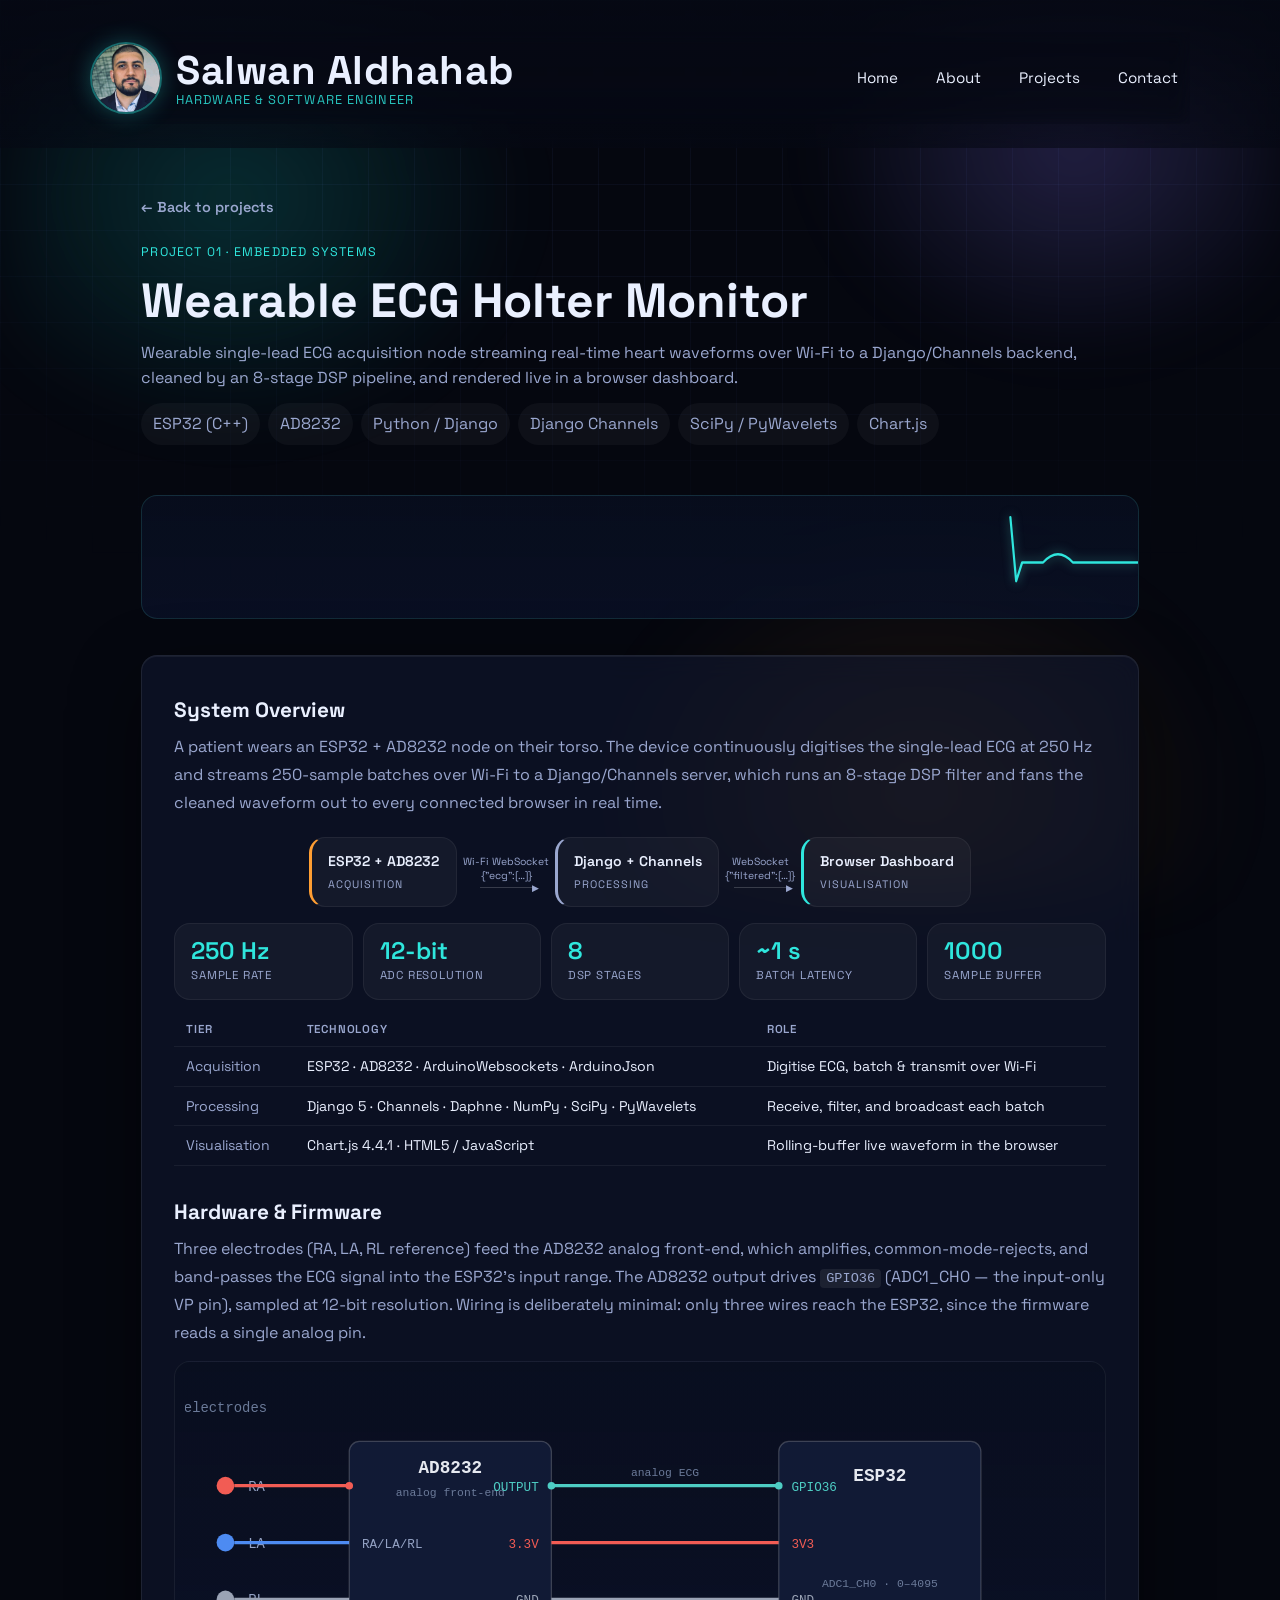
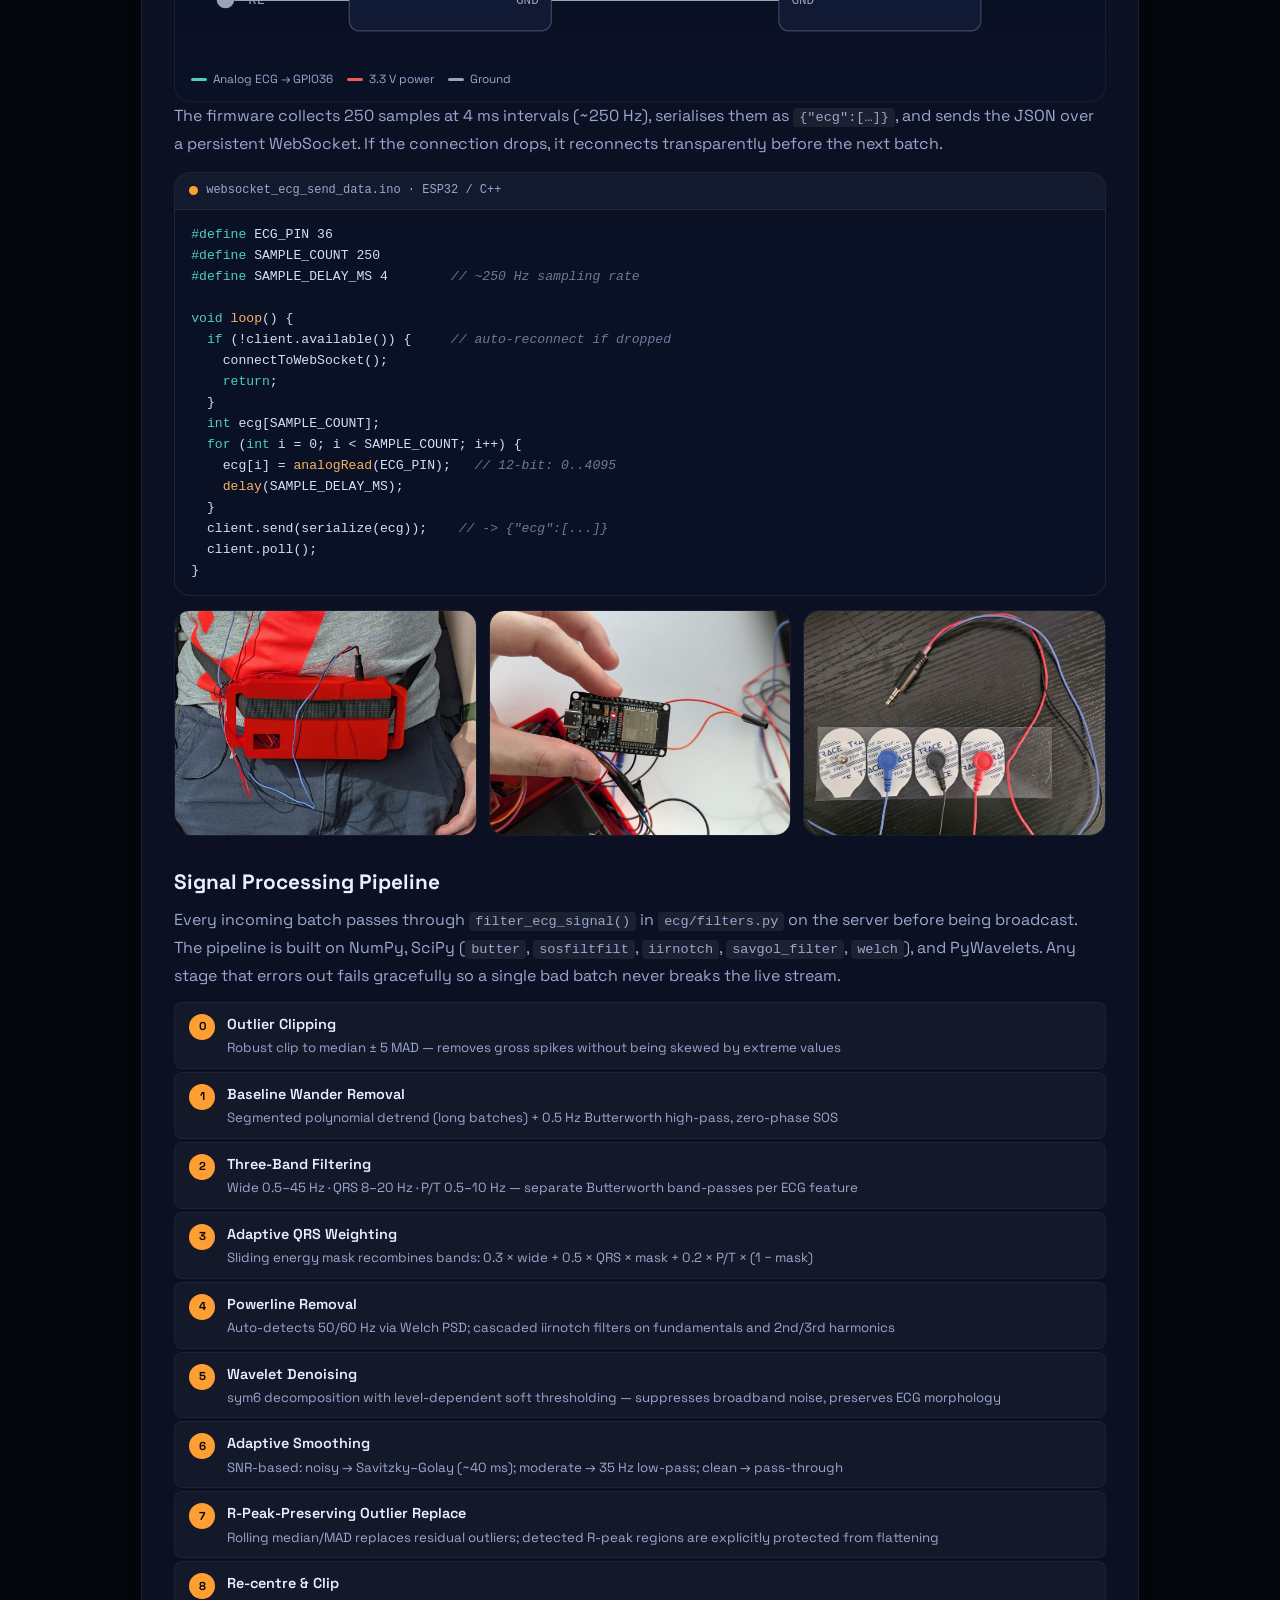
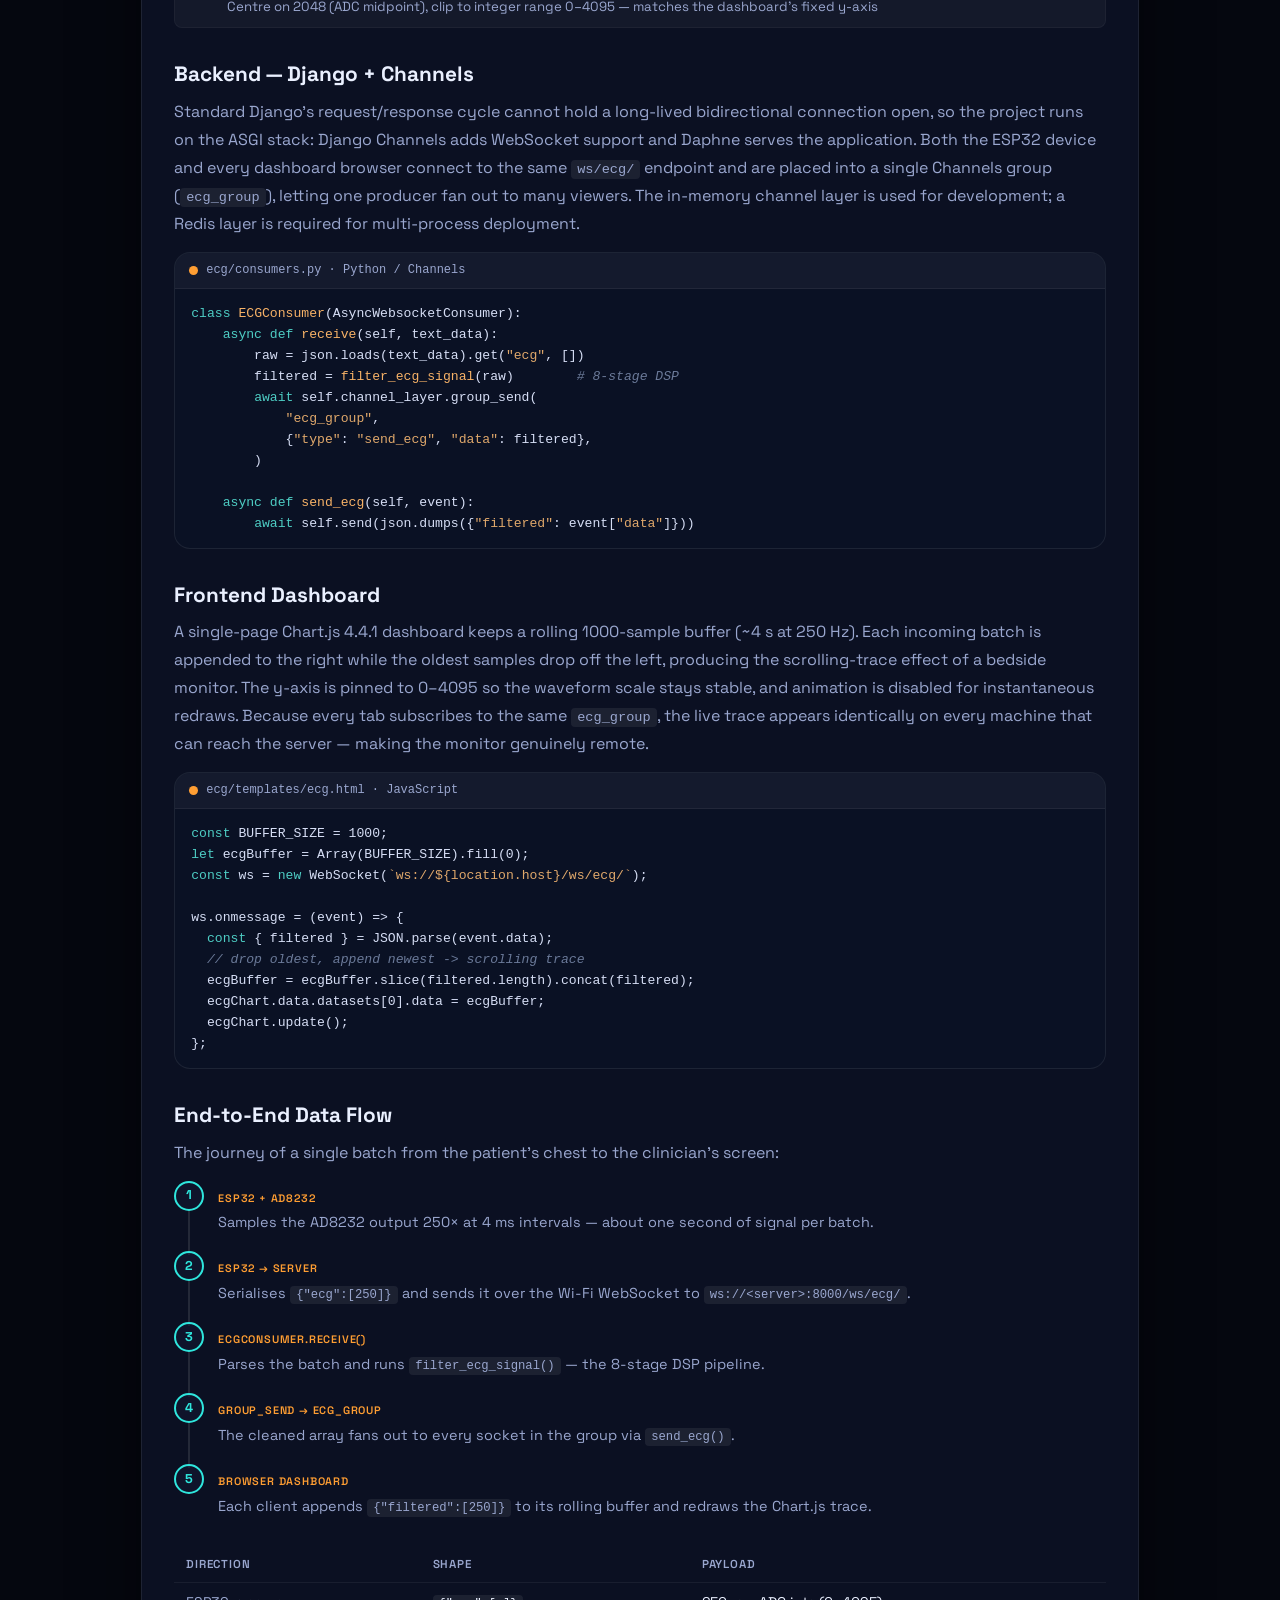
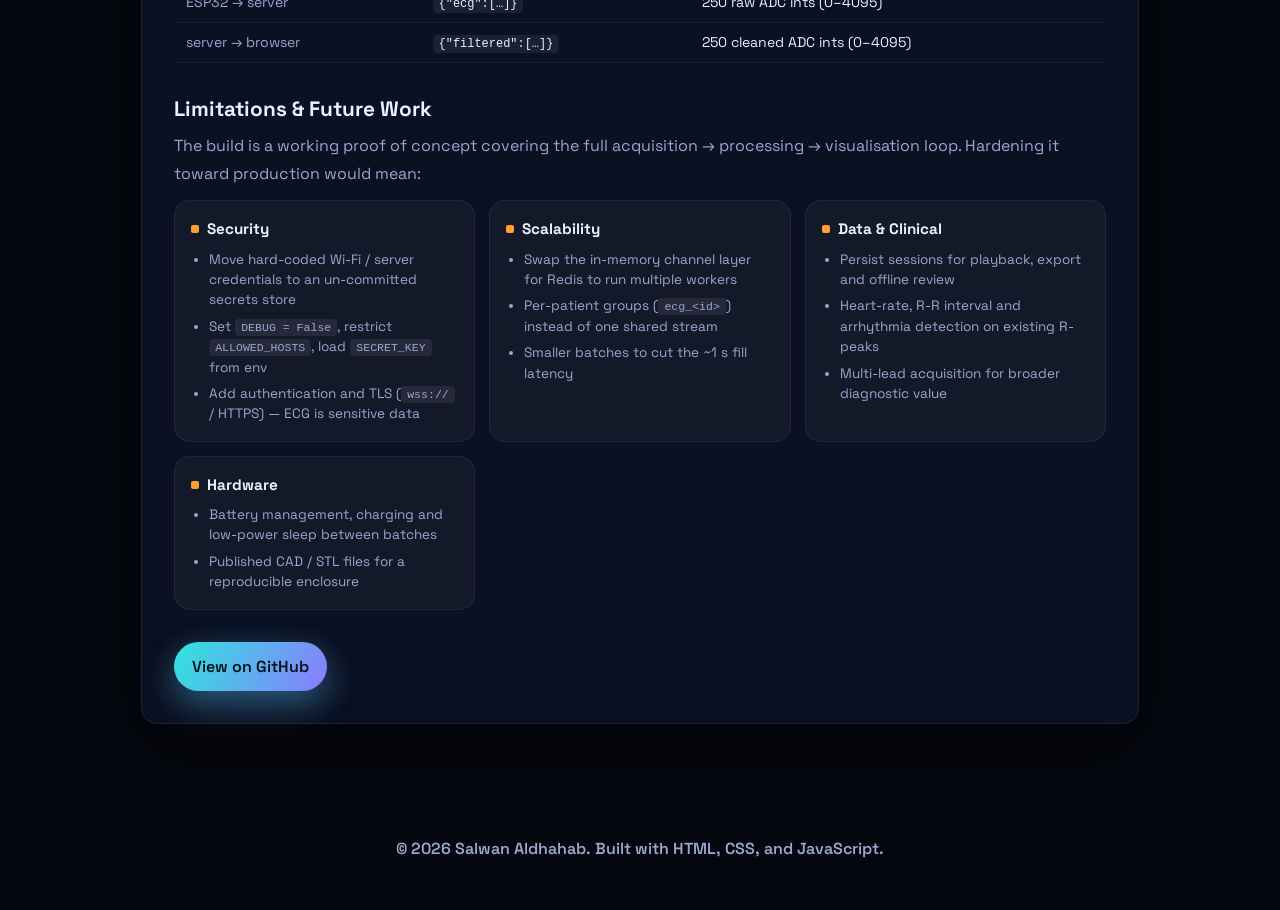
==== commit bbdc0464: "add tablet and smartphone friendly design" ====
--- a/projects/project-1.html
+++ b/projects/project-1.html
@@ -106,7 +106,7 @@
           </div>
         </div>
 
-        <table class="spec-table">
+        <div class="table-wrap"><table class="spec-table">
           <thead>
             <tr>
               <th>Tier</th>
@@ -131,7 +131,7 @@
               <td>Rolling-buffer live waveform in the browser</td>
             </tr>
           </tbody>
-        </table>
+        </table></div>
       </div>
 
       <!-- Hardware & Firmware -->
@@ -386,7 +386,7 @@
           </li>
         </ol>
 
-        <table class="spec-table">
+        <div class="table-wrap"><table class="spec-table">
           <thead>
             <tr><th>Direction</th><th>Shape</th><th>Payload</th></tr>
           </thead>
@@ -394,7 +394,7 @@
             <tr><td>ESP32 → server</td><td><code>{"ecg":[…]}</code></td><td>250 raw ADC ints (0–4095)</td></tr>
             <tr><td>server → browser</td><td><code>{"filtered":[…]}</code></td><td>250 cleaned ADC ints (0–4095)</td></tr>
           </tbody>
-        </table>
+        </table></div>
       </div>
 
       <!-- Limitations & future work -->
--- a/styles.css
+++ b/styles.css
@@ -1,13 +1,20 @@
 :root {
-  --bg: #0b132b;
-  --panel: #0f1c3f;
-  --accent: #f77f00;
-  --accent-2: #4ecdc4;
-  --text: #e6e9f0;
-  --muted: #94a2c4;
-  --card: #111a35;
-  --radius: 14px;
-  --shadow: 0 20px 60px rgba(0, 0, 0, 0.25);
+  --bg: #05070f;
+  --bg-2: #0a0f22;
+  --panel: rgba(19, 26, 54, 0.5);
+  --panel-solid: #0c1226;
+  --accent: #ff9e33;      /* warm ember pop */
+  --accent-2: #2fe6dd;    /* electric aqua */
+  --accent-3: #8b7bff;    /* neon violet */
+  --text: #eaf0ff;
+  --muted: #9aa7cf;
+  --card: rgba(255, 255, 255, 0.04);
+  --line: rgba(255, 255, 255, 0.08);
+  --radius: 16px;
+  --shadow: 0 24px 70px rgba(0, 0, 0, 0.45);
+  --glow-cyan: 0 0 24px rgba(47, 230, 221, 0.35);
+  --glow-violet: 0 0 24px rgba(139, 123, 255, 0.35);
+  --grad: linear-gradient(120deg, var(--accent-2), var(--accent-3));
   --content-width: 1100px;
   color-scheme: dark;
 }
@@ -218,11 +225,172 @@
   margin-bottom: 18px;
 }
 
-.about__grid {
-  display: grid;
-  gap: 16px;
+/* ── About section ── */
+.about {
+  display: grid;
+  grid-template-columns: 1.05fr 0.95fr;
+  gap: clamp(24px, 4vw, 44px);
+  align-items: center;
+}
+
+.about__text {
+  display: grid;
+  gap: 15px;
+  max-width: 60ch;
+}
+
+.about__quote {
+  margin: 2px 0;
+  padding: 14px 18px;
+  border-left: 3px solid var(--accent);
+  background: rgba(247, 127, 0, 0.06);
+  border-radius: 0 10px 10px 0;
+  font-size: 1.06rem;
+  line-height: 1.5;
+}
+
+.about__quote strong {
+  color: var(--accent-2);
+  font-weight: 600;
+}
+
+.about__visual {
+  background: linear-gradient(135deg, #13213f, #0a1226);
+  border: 1px solid rgba(78, 205, 196, 0.16);
+  border-radius: var(--radius);
+  padding: clamp(18px, 3vw, 28px);
+  box-shadow: var(--shadow);
+}
+
+.about__visual-caption {
+  text-align: center;
+  margin-top: 12px;
+  font-size: 0.82rem;
+  letter-spacing: 0.3px;
+  color: var(--muted);
+}
+
+/* Co-design loop diagram */
+.codesign {
+  width: 100%;
+  height: auto;
+  display: block;
+}
+
+.codesign__label {
+  font-size: 12px;
+  letter-spacing: 2px;
+  font-weight: 600;
+  fill: var(--muted);
+}
+
+.codesign__center {
+  font-size: 12px;
+  letter-spacing: 3px;
+  font-weight: 700;
+  fill: var(--text);
+}
+
+.codesign__glyph {
+  font-family: "Courier New", Courier, monospace;
+  font-size: 24px;
+  font-weight: 700;
+}
+
+.codesign__edge {
+  font-size: 11px;
+  letter-spacing: 0.5px;
+  font-weight: 600;
+}
+
+.codesign__flow {
+  stroke-dasharray: 5 7;
+  animation: codesign-flow 1s linear infinite;
+}
+
+.codesign__flow--rev {
+  animation-direction: reverse;
+}
+
+@keyframes codesign-flow {
+  to {
+    stroke-dashoffset: -12;
+  }
+}
+
+/* Highlight cards */
+.about__highlights {
+  list-style: none;
+  margin: clamp(20px, 3vw, 28px) 0 0;
+  padding: 0;
+  display: grid;
   grid-template-columns: repeat(auto-fit, minmax(220px, 1fr));
-  align-items: start;
+  gap: 14px;
+}
+
+.highlight {
+  display: flex;
+  align-items: center;
+  gap: 14px;
+  padding: 16px;
+  background: var(--card);
+  border: 1px solid rgba(255, 255, 255, 0.06);
+  border-radius: 12px;
+  transition: transform 0.2s ease, border-color 0.2s ease;
+}
+
+.highlight:hover {
+  transform: translateY(-3px);
+  border-color: rgba(78, 205, 196, 0.28);
+}
+
+.highlight__icon {
+  flex-shrink: 0;
+  width: 44px;
+  height: 44px;
+  display: grid;
+  place-items: center;
+  border-radius: 12px;
+  background: rgba(78, 205, 196, 0.12);
+  color: var(--accent-2);
+}
+
+.highlight__icon--accent {
+  background: rgba(247, 127, 0, 0.12);
+  color: var(--accent);
+}
+
+.highlight__icon svg {
+  width: 24px;
+  height: 24px;
+}
+
+.highlight__title {
+  font-weight: 600;
+  color: var(--text);
+}
+
+.highlight__sub {
+  font-size: 0.85rem;
+  color: var(--muted);
+}
+
+@media (max-width: 780px) {
+  .about {
+    grid-template-columns: 1fr;
+  }
+
+  .about__visual {
+    max-width: 460px;
+    width: 100%;
+    margin: 0 auto;
+  }
+}
+
+@media (prefers-reduced-motion: reduce) {
+  .codesign__flow {
+    animation: none;
+  }
 }
 
 .pill-list {
@@ -261,8 +429,36 @@
 }
 
 .contact {
-  display: grid;
-  gap: 6px;
+  display: flex;
+  flex-wrap: wrap;
+  gap: 14px;
+}
+
+.contact__link {
+  display: grid;
+  place-items: center;
+  width: 58px;
+  height: 58px;
+  border-radius: 14px;
+  background: var(--card);
+  border: 1px solid var(--line);
+  color: var(--accent-2);
+  transition: transform 0.2s ease, border-color 0.2s ease, box-shadow 0.2s ease, background 0.2s ease;
+}
+
+.contact__link:hover,
+.contact__link:focus-visible {
+  transform: translateY(-3px);
+  border-color: rgba(47, 230, 221, 0.5);
+  background: rgba(47, 230, 221, 0.12);
+  box-shadow: var(--glow-cyan);
+  color: var(--accent-2);
+  outline: none;
+}
+
+.contact__link svg {
+  width: 24px;
+  height: 24px;
 }
 
 .footer {
@@ -274,12 +470,17 @@
 
 .card-grid {
   display: grid;
-  gap: 16px;
-  grid-template-columns: repeat(auto-fit, minmax(280px, 1fr));
+  gap: 20px;
+  grid-template-columns: 1fr;
 }
 
 /* ── Project card enhancements ── */
 .card--project {
+  grid-template-columns: minmax(0, 300px) 1fr;
+  align-items: stretch;
+  gap: 0;
+  padding: 0;
+  overflow: hidden;
   transition: transform 0.2s ease, box-shadow 0.2s ease, border-color 0.2s ease;
 }
 
@@ -287,6 +488,32 @@
   transform: translateY(-4px);
   box-shadow: 0 24px 64px rgba(0, 0, 0, 0.35);
   border-color: rgba(78, 205, 196, 0.25);
+}
+
+.card__media {
+  position: relative;
+  min-height: 100%;
+  background: linear-gradient(135deg, #13213f, #0a1226);
+  overflow: hidden;
+}
+
+.card__media img {
+  display: block;
+  width: 100%;
+  height: 100%;
+  object-fit: cover;
+}
+
+/* Vector cover art shows in full (no crop) rather than being cover-cropped */
+.card__media--art img {
+  object-fit: contain;
+}
+
+.card__body {
+  display: grid;
+  gap: 10px;
+  align-content: start;
+  padding: 18px;
 }
 
 .card__meta {
@@ -315,11 +542,25 @@
 /* ── Project detail page ── */
 .page-header {
   padding: 32px clamp(16px, 4vw, 56px) 24px;
-  background: linear-gradient(135deg, rgba(15, 28, 63, 0.95), rgba(11, 19, 43, 0.9));
+  background: linear-gradient(180deg, rgba(6, 9, 20, 0.9) 0%, rgba(6, 9, 20, 0.6) 100%);
   position: sticky;
   top: 0;
   z-index: 10;
+  -webkit-backdrop-filter: blur(8px);
   backdrop-filter: blur(8px);
+  transition: transform 0.32s ease;
+  will-change: transform;
+}
+
+/* Slides up out of view when scrolling down (toggled by script.js) */
+.page-header--hidden {
+  transform: translateY(-100%);
+}
+
+@media (prefers-reduced-motion: reduce) {
+  .page-header {
+    transition: none;
+  }
 }
 
 .project-page {
@@ -327,6 +568,7 @@
   margin: 0 auto;
   padding: 48px clamp(16px, 4vw, 56px) 80px;
   display: grid;
+  grid-template-columns: minmax(0, 1fr);
   gap: 32px;
 }
 
@@ -356,6 +598,7 @@
 
 .project-body {
   display: grid;
+  grid-template-columns: minmax(0, 1fr);
   gap: 24px;
 }
 
@@ -515,6 +758,7 @@
   border-bottom: 1px solid rgba(255, 255, 255, 0.06);
   text-align: left;
   vertical-align: top;
+  overflow-wrap: break-word;
 }
 
 .spec-table th {
@@ -527,7 +771,25 @@
 
 .spec-table td:first-child {
   color: var(--muted);
-  white-space: nowrap;
+}
+
+/* Tables scroll horizontally inside their box on narrow screens instead of
+   stretching the page (a table cannot shrink below its content min-width). */
+.table-wrap {
+  max-width: 100%;
+  overflow-x: auto;
+  -webkit-overflow-scrolling: touch;
+  margin-top: 12px;
+}
+
+.table-wrap .spec-table {
+  margin-top: 0;
+}
+
+/* Code/ASCII blocks scroll inside their box instead of stretching the page */
+.project-body pre {
+  max-width: 100%;
+  overflow-x: auto;
 }
 
 /* ── Photo gallery ── */
@@ -819,6 +1081,838 @@
   line-height: 1.5;
 }
 
+/* ── Animated pipeline hero (project 2) ── */
+.pipeline-hero {
+  background: linear-gradient(180deg, rgba(8, 14, 30, 0.9), rgba(11, 19, 43, 0.7));
+  border: 1px solid rgba(78, 205, 196, 0.16);
+  border-radius: var(--radius);
+  margin: 18px 0 4px;
+  padding: 22px 16px;
+  display: flex;
+  align-items: center;
+  justify-content: center;
+  gap: 10px;
+  flex-wrap: nowrap;
+  overflow-x: auto;
+  position: relative;
+}
+
+.pipeline-hero__stage {
+  position: relative;
+  min-width: 64px;
+  padding: 14px 10px;
+  border-radius: 10px;
+  background: var(--card);
+  border: 1px solid rgba(255, 255, 255, 0.08);
+  text-align: center;
+  font-weight: 600;
+  font-size: 0.9rem;
+  letter-spacing: 0.5px;
+  color: var(--text);
+  flex-shrink: 0;
+}
+
+.pipeline-hero__stage span {
+  display: block;
+  font-size: 0.58rem;
+  font-weight: 500;
+  text-transform: uppercase;
+  letter-spacing: 0.6px;
+  color: var(--muted);
+  margin-top: 3px;
+}
+
+.pipeline-hero__sep {
+  color: var(--muted);
+  flex-shrink: 0;
+  font-size: 0.9rem;
+}
+
+/* a glowing token that lights each stage in turn */
+.pipeline-hero__stage::after {
+  content: '';
+  position: absolute;
+  inset: -1px;
+  border-radius: 10px;
+  border: 1px solid var(--accent-2);
+  box-shadow: 0 0 14px rgba(78, 205, 196, 0.6);
+  opacity: 0;
+  animation: pipe-pulse 5s linear infinite;
+}
+
+.pipeline-hero__stage:nth-child(1)::after { animation-delay: 0s; }
+.pipeline-hero__stage:nth-child(3)::after { animation-delay: 1s; }
+.pipeline-hero__stage:nth-child(5)::after { animation-delay: 2s; }
+.pipeline-hero__stage:nth-child(7)::after { animation-delay: 3s; }
+.pipeline-hero__stage:nth-child(9)::after { animation-delay: 4s; }
+
+@keyframes pipe-pulse {
+  0%, 18% { opacity: 1; }
+  20%, 100% { opacity: 0; }
+}
+
+@media (prefers-reduced-motion: reduce) {
+  .pipeline-hero__stage::after { animation: none; opacity: 0; }
+}
+
+/* ── Valid/flush handshake diagram ── */
+.handshake {
+  background: linear-gradient(180deg, rgba(8, 14, 30, 0.6), rgba(11, 19, 43, 0.4));
+  border: 1px solid rgba(255, 255, 255, 0.06);
+  border-radius: var(--radius);
+  margin-top: 14px;
+  padding: 16px;
+  overflow-x: auto;
+}
+
+.handshake__stages {
+  display: flex;
+  align-items: center;
+  justify-content: space-between;
+  gap: 8px;
+  min-width: 460px;
+}
+
+.handshake__stage {
+  flex: 1;
+  text-align: center;
+  padding: 12px 6px;
+  border-radius: 8px;
+  background: var(--card);
+  border: 1px solid rgba(255, 255, 255, 0.08);
+  font-weight: 600;
+  font-size: 0.85rem;
+}
+
+.handshake__row {
+  display: flex;
+  align-items: center;
+  gap: 8px;
+  min-width: 460px;
+  margin: 6px 0;
+  font-size: 0.68rem;
+  letter-spacing: 0.5px;
+}
+
+.handshake__line {
+  flex: 1;
+  height: 2px;
+  border-radius: 2px;
+  position: relative;
+}
+
+.handshake__row--valid .handshake__line {
+  background: linear-gradient(90deg, rgba(78, 205, 196, 0.25), var(--accent-2));
+}
+
+.handshake__row--valid .handshake__line::after {
+  content: '▶';
+  position: absolute;
+  right: -4px;
+  top: -7px;
+  font-size: 0.6rem;
+  color: var(--accent-2);
+}
+
+.handshake__row--flush .handshake__line {
+  background: linear-gradient(90deg, var(--accent), rgba(247, 127, 0, 0.25));
+}
+
+.handshake__row--flush .handshake__line::before {
+  content: '◀';
+  position: absolute;
+  left: -4px;
+  top: -7px;
+  font-size: 0.6rem;
+  color: var(--accent);
+}
+
+.handshake__tag {
+  flex-shrink: 0;
+  white-space: nowrap;
+  font-weight: 600;
+}
+
+.handshake__row--valid .handshake__tag { color: var(--accent-2); }
+.handshake__row--flush .handshake__tag { color: var(--accent); }
+
+/* ── Finite-state-machine strip ── */
+.fsm {
+  display: flex;
+  align-items: center;
+  gap: 0;
+  margin-top: 14px;
+  padding: 14px 6px;
+  background: var(--card);
+  border: 1px solid rgba(255, 255, 255, 0.06);
+  border-radius: var(--radius);
+  overflow-x: auto;
+}
+
+.fsm__state {
+  flex-shrink: 0;
+  min-width: 78px;
+  padding: 10px 8px;
+  border-radius: 999px;
+  background: var(--panel);
+  border: 2px solid var(--accent-2);
+  color: var(--text);
+  font-size: 0.72rem;
+  font-weight: 600;
+  text-align: center;
+  font-family: "Courier New", Courier, monospace;
+}
+
+.fsm__arrow {
+  flex-shrink: 0;
+  display: flex;
+  flex-direction: column;
+  align-items: center;
+  padding: 0 4px;
+  min-width: 56px;
+}
+
+.fsm__arrow span {
+  font-size: 0.6rem;
+  color: var(--muted);
+  text-align: center;
+  line-height: 1.2;
+  margin-bottom: 2px;
+}
+
+.fsm__arrow::after {
+  content: '';
+  width: 100%;
+  height: 1px;
+  background: rgba(255, 255, 255, 0.2);
+  position: relative;
+}
+
+.fsm__arrow::before {
+  content: '▶';
+  font-size: 0.55rem;
+  color: var(--muted);
+  align-self: flex-end;
+  position: relative;
+  top: 6px;
+  right: -2px;
+}
+
+/* ── Instruction-format bit-field strips ── */
+.bitfield {
+  margin-top: 14px;
+}
+
+.bitfield + .bitfield { margin-top: 18px; }
+
+.bitfield__label {
+  font-size: 0.8rem;
+  font-weight: 600;
+  color: var(--accent-2);
+  margin-bottom: 6px;
+  font-family: "Courier New", Courier, monospace;
+}
+
+.bitfield__row {
+  display: flex;
+  gap: 3px;
+  overflow-x: auto;
+}
+
+.bitfield__seg {
+  background: var(--card);
+  border: 1px solid rgba(255, 255, 255, 0.1);
+  border-radius: 6px;
+  padding: 8px 6px;
+  text-align: center;
+  min-width: 0;
+  display: flex;
+  flex-direction: column;
+  gap: 3px;
+}
+
+.bitfield__bits {
+  font-size: 0.6rem;
+  color: var(--muted);
+  font-family: "Courier New", Courier, monospace;
+  white-space: nowrap;
+}
+
+.bitfield__name {
+  font-size: 0.78rem;
+  font-weight: 600;
+  font-family: "Courier New", Courier, monospace;
+}
+
+.bitfield__seg--op { border-color: rgba(247, 127, 0, 0.4); }
+.bitfield__seg--op .bitfield__name { color: var(--accent); }
+.bitfield__seg--reg .bitfield__name { color: var(--accent-2); }
+
+/* ── ALU operation grid ── */
+.op-group {
+  margin-top: 12px;
+}
+
+.op-group__label {
+  font-size: 0.7rem;
+  text-transform: uppercase;
+  letter-spacing: 0.8px;
+  color: var(--muted);
+  font-weight: 600;
+  margin-bottom: 6px;
+}
+
+.op-group .pill-list li {
+  font-family: "Courier New", Courier, monospace;
+  font-size: 0.78rem;
+  color: var(--text);
+}
+
+/* ── VGA scan-line timing strip ── */
+.vga-scanline {
+  display: flex;
+  margin-top: 14px;
+  border-radius: 8px;
+  overflow: hidden;
+  border: 1px solid rgba(255, 255, 255, 0.1);
+  font-size: 0.66rem;
+  font-family: "Courier New", Courier, monospace;
+  min-width: 0;
+}
+
+.vga-scanline div {
+  padding: 10px 6px;
+  text-align: center;
+  color: var(--text);
+}
+
+.vga-scanline .vga-active { flex: 5; background: rgba(78, 205, 196, 0.18); }
+.vga-scanline .vga-fp     { flex: 1; background: rgba(255, 255, 255, 0.04); color: var(--muted); }
+.vga-scanline .vga-sync   { flex: 1.5; background: rgba(247, 127, 0, 0.2); color: var(--accent); }
+.vga-scanline .vga-bp     { flex: 1; background: rgba(255, 255, 255, 0.04); color: var(--muted); }
+
+/* ── Pipeline execution timing chart (project 3) ── */
+.pipe-chart {
+  margin-top: 14px;
+  overflow-x: auto;
+  padding-bottom: 4px;
+}
+
+.pipe-chart__grid {
+  display: grid;
+  gap: 4px;
+  min-width: 560px;
+}
+
+.pipe-chart__cell {
+  padding: 8px 4px;
+  border-radius: 6px;
+  text-align: center;
+  font-size: 0.7rem;
+  font-weight: 600;
+  font-family: "Courier New", Courier, monospace;
+  color: #0b0b0b;
+  white-space: nowrap;
+}
+
+.pipe-chart__head {
+  color: var(--muted);
+  font-size: 0.66rem;
+  font-weight: 600;
+  text-align: center;
+  padding: 4px 2px;
+}
+
+.pipe-chart__label {
+  color: var(--text);
+  font-size: 0.72rem;
+  font-weight: 600;
+  font-family: "Courier New", Courier, monospace;
+  display: flex;
+  align-items: center;
+  padding-right: 8px;
+  white-space: nowrap;
+}
+
+.pipe-chart__cell--if  { background: #4ecdc4; }
+.pipe-chart__cell--id  { background: #6bd4a0; }
+.pipe-chart__cell--ex  { background: #f7b267; }
+.pipe-chart__cell--mem { background: #f79d65; }
+.pipe-chart__cell--wb  { background: #f4845f; }
+
+.pipe-chart__cell--bubble {
+  background: repeating-linear-gradient(45deg, rgba(255,255,255,0.06), rgba(255,255,255,0.06) 4px, transparent 4px, transparent 8px);
+  border: 1px dashed rgba(255, 255, 255, 0.25);
+  color: var(--muted);
+}
+
+.pipe-chart__cell--squash {
+  background: rgba(255, 255, 255, 0.04);
+  border: 1px dashed rgba(247, 127, 0, 0.5);
+  color: var(--accent);
+}
+
+.pipe-chart__legend {
+  display: flex;
+  flex-wrap: wrap;
+  gap: 12px;
+  margin-top: 12px;
+  font-size: 0.72rem;
+  color: var(--muted);
+}
+
+.pipe-chart__legend span {
+  display: inline-flex;
+  align-items: center;
+  gap: 6px;
+}
+
+.pipe-chart__swatch {
+  width: 14px;
+  height: 14px;
+  border-radius: 3px;
+  flex-shrink: 0;
+}
+
+/* ── Hazard-unit decision-flow diagram (project 3) ── */
+.hazard-flow {
+  margin-top: 14px;
+  display: grid;
+  gap: 14px;
+}
+
+.hazard-flow__node {
+  background: var(--panel);
+  border: 2px solid var(--accent-2);
+  border-radius: var(--radius);
+  padding: 14px 16px;
+  text-align: center;
+}
+
+.hazard-flow__node strong { font-size: 0.95rem; }
+
+.hazard-flow__node span {
+  display: block;
+  font-size: 0.76rem;
+  color: var(--muted);
+  margin-top: 3px;
+}
+
+.hazard-flow__branches {
+  display: grid;
+  grid-template-columns: repeat(auto-fit, minmax(200px, 1fr));
+  gap: 12px;
+}
+
+.hazard-flow__action {
+  background: var(--card);
+  border: 1px solid rgba(255, 255, 255, 0.06);
+  border-top: 3px solid var(--muted);
+  border-radius: var(--radius);
+  padding: 14px;
+}
+
+.hazard-flow__action h4 {
+  margin: 0 0 4px;
+  font-size: 0.85rem;
+  font-family: "Courier New", Courier, monospace;
+}
+
+.hazard-flow__action p {
+  margin: 0;
+  font-size: 0.8rem;
+  color: var(--muted);
+  line-height: 1.5;
+}
+
+.hazard-flow__action--forward { border-top-color: var(--accent-2); }
+.hazard-flow__action--forward h4 { color: var(--accent-2); }
+.hazard-flow__action--stall { border-top-color: #f7b267; }
+.hazard-flow__action--stall h4 { color: #f7b267; }
+.hazard-flow__action--flush { border-top-color: var(--accent); }
+.hazard-flow__action--flush h4 { color: var(--accent); }
+
+/* ── Comparison bar chart (project 4) ── */
+.bar-chart {
+  display: flex;
+  align-items: flex-end;
+  justify-content: center;
+  gap: 48px;
+  height: 220px;
+  margin-top: 16px;
+  padding: 16px 16px 0;
+  background: linear-gradient(180deg, rgba(8, 14, 30, 0.5), rgba(11, 19, 43, 0.3));
+  border: 1px solid rgba(255, 255, 255, 0.06);
+  border-radius: var(--radius);
+  position: relative;
+}
+
+.bar-chart__col {
+  display: flex;
+  flex-direction: column;
+  align-items: center;
+  justify-content: flex-end;
+  height: 100%;
+  width: 96px;
+}
+
+.bar-chart__bar {
+  width: 100%;
+  border-radius: 6px 6px 0 0;
+  position: relative;
+  min-height: 4px;
+  transition: height 0.3s ease;
+}
+
+.bar-chart__bar--a { background: linear-gradient(180deg, var(--accent-2), rgba(78, 205, 196, 0.4)); }
+.bar-chart__bar--b { background: linear-gradient(180deg, var(--accent), rgba(247, 127, 0, 0.4)); }
+
+.bar-chart__value {
+  position: absolute;
+  top: -22px;
+  left: 0;
+  right: 0;
+  text-align: center;
+  font-size: 0.8rem;
+  font-weight: 600;
+  color: var(--text);
+  font-family: "Courier New", Courier, monospace;
+}
+
+.bar-chart__label {
+  margin-top: 8px;
+  font-size: 0.75rem;
+  color: var(--muted);
+  text-align: center;
+  line-height: 1.3;
+}
+
+.bar-chart__delta {
+  position: absolute;
+  top: 40px;
+  left: 50%;
+  transform: translateX(-50%);
+  font-size: 0.9rem;
+  font-weight: 700;
+  color: var(--accent-2);
+  background: rgba(11, 19, 43, 0.85);
+  padding: 4px 10px;
+  border-radius: 999px;
+  border: 1px solid rgba(78, 205, 196, 0.3);
+}
+
+/* ── Signoff pass badges (project 4) ── */
+.signoff-grid {
+  display: grid;
+  grid-template-columns: repeat(auto-fit, minmax(200px, 1fr));
+  gap: 12px;
+  margin-top: 14px;
+}
+
+.signoff-card {
+  background: var(--card);
+  border: 1px solid rgba(255, 255, 255, 0.06);
+  border-left: 3px solid #4ecdc4;
+  border-radius: var(--radius);
+  padding: 14px 16px;
+  display: flex;
+  align-items: center;
+  gap: 12px;
+}
+
+.signoff-card__badge {
+  width: 34px;
+  height: 34px;
+  border-radius: 50%;
+  background: rgba(78, 205, 196, 0.15);
+  color: #4ecdc4;
+  display: flex;
+  align-items: center;
+  justify-content: center;
+  font-weight: 700;
+  flex-shrink: 0;
+}
+
+.signoff-card__title { font-weight: 600; font-size: 0.9rem; }
+.signoff-card__sub { font-size: 0.76rem; color: var(--muted); margin-top: 1px; }
+
+/* ── Tool-screenshot figures (project 4) ── */
+.project-figure {
+  margin: 14px 0 0;
+}
+
+.project-figure img {
+  width: 100%;
+  height: auto;
+  display: block;
+  border-radius: var(--radius);
+  border: 1px solid rgba(255, 255, 255, 0.1);
+  background: #05070f;
+}
+
+.project-figure figcaption {
+  font-size: 0.78rem;
+  color: var(--muted);
+  margin-top: 6px;
+  text-align: center;
+  line-height: 1.4;
+}
+
+.fig-row {
+  display: grid;
+  grid-template-columns: repeat(auto-fit, minmax(260px, 1fr));
+  gap: 14px;
+  margin-top: 14px;
+  align-items: start;
+}
+
+.fig-row .project-figure { margin-top: 0; }
+
+/* stack figures in one column instead of side-by-side */
+.fig-row--col { grid-template-columns: 1fr; }
+
+/* render a figure at a smaller, natural size (centered) */
+.project-figure--sm img { max-width: 400px; margin-inline: auto; }
+
+/* ── Tier stack (project 5: 3-tier arch + backend layers) ── */
+.tier-stack {
+  display: grid;
+  gap: 0;
+  margin-top: 16px;
+}
+
+.tier {
+  background: var(--card);
+  border: 1px solid rgba(255, 255, 255, 0.06);
+  border-left: 4px solid var(--muted);
+  border-radius: var(--radius);
+  padding: 14px 18px;
+  text-align: center;
+}
+
+.tier__title {
+  font-weight: 600;
+  font-size: 0.95rem;
+}
+
+.tier__meta {
+  display: block;
+  font-size: 0.8rem;
+  color: var(--muted);
+  margin-top: 4px;
+  line-height: 1.5;
+}
+
+.tier__meta code {
+  background: rgba(255, 255, 255, 0.06);
+  padding: 1px 5px;
+  border-radius: 4px;
+  font-size: 0.9em;
+}
+
+.tier--client { border-left-color: #4d8bf2; }
+.tier--client .tier__title { color: #7aa9f5; }
+.tier--server { border-left-color: #6bd4a0; }
+.tier--server .tier__title { color: #6bd4a0; }
+.tier--orm { border-left-color: var(--accent); }
+.tier--orm .tier__title { color: var(--accent); }
+.tier--data {
+  border-left-color: var(--accent-2);
+  background: var(--panel);
+  max-width: 340px;
+  margin: 0 auto;
+}
+.tier--data .tier__title { color: var(--accent-2); }
+
+.tier-conn {
+  display: flex;
+  flex-direction: column;
+  align-items: center;
+  justify-content: center;
+  gap: 2px;
+  padding: 8px 0;
+  color: var(--muted);
+  font-size: 0.68rem;
+  text-align: center;
+  line-height: 1.3;
+}
+
+.tier-conn::before {
+  content: '';
+  width: 2px;
+  height: 14px;
+  background: rgba(255, 255, 255, 0.2);
+}
+
+.tier-conn::after {
+  content: '▼';
+  font-size: 0.6rem;
+  color: var(--muted);
+  margin-top: -2px;
+}
+
+.tier-conn span { margin-top: 2px; }
+
+/* ── Low-fidelity UI mockups (project 5) — York red #E31837 ── */
+.mockup-row {
+  display: grid;
+  grid-template-columns: repeat(auto-fit, minmax(260px, 1fr));
+  gap: 16px;
+  margin-top: 14px;
+}
+
+.mockup {
+  border-radius: 10px;
+  overflow: hidden;
+  border: 1px solid rgba(255, 255, 255, 0.12);
+  background: #fff;
+  box-shadow: var(--shadow);
+}
+
+.mockup__chrome {
+  display: flex;
+  align-items: center;
+  gap: 8px;
+  padding: 7px 10px;
+  background: #d7dae0;
+}
+
+.mockup__chrome i {
+  width: 9px;
+  height: 9px;
+  border-radius: 50%;
+  background: #b8bcc4;
+  flex-shrink: 0;
+}
+
+.mockup__url {
+  font-size: 0.66rem;
+  color: #5a6270;
+  font-family: "Courier New", Courier, monospace;
+  margin-left: 4px;
+}
+
+.mockup__cap {
+  text-align: center;
+  font-size: 0.78rem;
+  color: var(--muted);
+  margin-top: 8px;
+}
+
+/* login mockup */
+.mockup-login {
+  background: #E31837;
+  padding: 26px 20px;
+  display: flex;
+  flex-direction: column;
+  align-items: center;
+  min-height: 210px;
+}
+
+.mockup-login__card {
+  background: #fff;
+  border-radius: 8px;
+  padding: 18px 20px;
+  width: 100%;
+  max-width: 210px;
+  display: flex;
+  flex-direction: column;
+  gap: 8px;
+  align-items: center;
+}
+
+.mockup-login__brand {
+  color: #E31837;
+  font-weight: 700;
+  font-size: 1.1rem;
+  margin-bottom: 4px;
+}
+
+.mockup-login__field {
+  width: 100%;
+  height: 26px;
+  border-radius: 4px;
+  background: #eef0f3;
+  border: 1px solid #d3d7de;
+  display: flex;
+  align-items: center;
+  padding: 0 8px;
+  font-size: 0.68rem;
+  color: #8a92a0;
+  font-family: "Courier New", Courier, monospace;
+}
+
+.mockup-login__btn {
+  width: 100%;
+  height: 28px;
+  border-radius: 4px;
+  background: #E31837;
+  color: #fff;
+  display: flex;
+  align-items: center;
+  justify-content: center;
+  font-size: 0.72rem;
+  font-weight: 700;
+  letter-spacing: 0.5px;
+  margin-top: 2px;
+}
+
+.mockup-login__link { font-size: 0.66rem; color: #6b7280; }
+
+/* dashboard mockup */
+.mockup-dash { display: flex; flex-direction: column; min-height: 210px; }
+
+.mockup-dash__bar {
+  background: #1f2a44;
+  color: #fff;
+  font-size: 0.72rem;
+  font-weight: 600;
+  padding: 8px 12px;
+}
+.mockup-dash__bar b { color: #fff; }
+.mockup-dash__bar span { color: #aab3c5; font-weight: 400; }
+
+.mockup-dash__body { display: flex; flex: 1; }
+
+.mockup-dash__side {
+  background: #E31837;
+  color: #fff;
+  padding: 12px 10px;
+  display: flex;
+  flex-direction: column;
+  gap: 10px;
+  font-size: 0.66rem;
+  min-width: 104px;
+}
+
+.mockup-dash__main {
+  flex: 1;
+  padding: 12px;
+  background: #fff;
+}
+
+.mockup-dash__h {
+  font-size: 0.72rem;
+  font-weight: 700;
+  color: #1f2a44;
+  margin-bottom: 8px;
+}
+
+.mockup-dash__grid {
+  display: grid;
+  grid-template-columns: repeat(4, 1fr);
+  grid-template-rows: repeat(4, 20px);
+  gap: 3px;
+}
+
+.mockup-dash__grid div {
+  border: 1px solid #e2e5ea;
+  border-radius: 2px;
+}
+
+.mockup-dash__grid .ev1 { background: rgba(107, 212, 160, 0.55); border-color: #6bd4a0; }
+.mockup-dash__grid .ev2 { background: rgba(77, 139, 242, 0.4); border-color: #4d8bf2; }
+
 @media (max-width: 640px) {
   .nav {
     flex-wrap: wrap;
@@ -832,6 +1926,18 @@
   .hero__content {
     margin-top: 48px;
   }
+
+  .card--project {
+    grid-template-columns: 1fr;
+  }
+
+  .card__media {
+    min-height: 200px;
+  }
+
+  .spec-table {
+    font-size: 0.82rem;
+  }
 }
 
 @media (max-width: 960px) {
@@ -854,20 +1960,27 @@
 }
 
 @media (max-width: 780px) {
+  /* Home-page nav scrolls with the page; the project header stays sticky
+     but auto-hides on scroll-down (handled in script.js). */
+  .nav-shell {
+    position: static;
+  }
+
   .nav-shell {
     flex-direction: column;
-    align-items: flex-start;
+    align-items: center;
     gap: 12px;
   }
 
   .nav {
     width: 100%;
     flex-wrap: wrap;
+    justify-content: center;
     gap: 8px;
   }
 
   .nav a {
-    flex: 1 1 calc(50% - 8px);
+    flex: 0 0 auto;
     justify-content: center;
     text-align: center;
   }
@@ -883,10 +1996,6 @@
 }
 
 @media (max-width: 540px) {
-  .nav a {
-    flex-basis: 100%;
-  }
-
   .hero__actions {
     width: 100%;
   }
@@ -901,3 +2010,313 @@
     font-size: 2rem;
   }
 }
+
+/* ══════════════════════════════════════════════════════════
+   Interactivity & motion polish
+   ══════════════════════════════════════════════════════════ */
+
+/* Scroll progress bar (injected by script.js) */
+.scroll-progress {
+  position: fixed;
+  top: 0;
+  left: 0;
+  height: 3px;
+  width: 100%;
+  transform: scaleX(0);
+  transform-origin: 0 50%;
+  background: linear-gradient(90deg, var(--accent-2), var(--accent));
+  z-index: 50;
+  will-change: transform;
+}
+
+/* Hero content eases in on load */
+.hero__content > * {
+  opacity: 0;
+  transform: translateY(16px);
+  animation: hero-in 0.7s cubic-bezier(0.22, 1, 0.36, 1) forwards;
+}
+.hero__content > *:nth-child(1) { animation-delay: 0.05s; }
+.hero__content > *:nth-child(2) { animation-delay: 0.15s; }
+.hero__content > *:nth-child(3) { animation-delay: 0.25s; }
+.hero__content > *:nth-child(4) { animation-delay: 0.35s; }
+
+@keyframes hero-in {
+  to { opacity: 1; transform: none; }
+}
+
+/* Reveal on scroll — the .reveal class is added by script.js only, so
+   without JS (or with reduced motion) content stays fully visible. */
+.reveal {
+  opacity: 0;
+  transform: translateY(28px);
+  transition: opacity 0.6s ease, transform 0.6s cubic-bezier(0.22, 1, 0.36, 1);
+  will-change: opacity, transform;
+}
+.reveal.is-visible {
+  opacity: 1;
+  transform: none;
+}
+
+/* Cards keep their own transition timing so the hover lift stays snappy
+   even while carrying the reveal class. */
+.card--project.reveal {
+  transition: transform 0.4s cubic-bezier(0.22, 1, 0.36, 1),
+              box-shadow 0.3s ease, border-color 0.3s ease, opacity 0.5s ease;
+}
+
+/* Accent underline beneath each section heading */
+.section__header h2 {
+  position: relative;
+  padding-bottom: 12px;
+}
+.section__header h2::after {
+  content: "";
+  position: absolute;
+  left: 0;
+  bottom: 0;
+  width: 46px;
+  height: 3px;
+  border-radius: 3px;
+  background: linear-gradient(90deg, var(--accent), var(--accent-2));
+}
+
+/* Nav links lift slightly on hover */
+.nav a {
+  transition: background 0.2s ease, color 0.2s ease, transform 0.15s ease;
+}
+.nav a:hover {
+  transform: translateY(-1px);
+}
+
+/* Project cover art gently zooms on card hover */
+.card__media img {
+  transition: transform 0.45s ease;
+}
+.card--project:hover .card__media img {
+  transform: scale(1.05);
+}
+
+/* "Read more" arrow slides on hover */
+.text-link__arrow {
+  display: inline-block;
+  transition: transform 0.2s ease;
+}
+.text-link:hover .text-link__arrow,
+.card--project:hover .text-link__arrow {
+  transform: translateX(5px);
+}
+
+/* Skill / tech pills respond to hover */
+.pill-list li {
+  transition: background 0.2s ease, color 0.2s ease, transform 0.15s ease;
+}
+.pill-list li:hover {
+  color: var(--text);
+  background: rgba(78, 205, 196, 0.16);
+  transform: translateY(-1px);
+}
+
+/* Back-to-top button (injected by script.js) */
+.to-top {
+  position: fixed;
+  right: clamp(16px, 3vw, 28px);
+  bottom: clamp(16px, 3vw, 28px);
+  width: 46px;
+  height: 46px;
+  display: grid;
+  place-items: center;
+  border-radius: 50%;
+  border: 1px solid rgba(255, 255, 255, 0.12);
+  background: rgba(17, 26, 53, 0.85);
+  color: var(--text);
+  backdrop-filter: blur(8px);
+  box-shadow: var(--shadow);
+  cursor: pointer;
+  opacity: 0;
+  visibility: hidden;
+  transform: translateY(10px);
+  transition: opacity 0.3s ease, transform 0.3s ease, visibility 0.3s, background 0.2s ease, color 0.2s ease;
+  z-index: 40;
+}
+.to-top.is-shown {
+  opacity: 1;
+  visibility: visible;
+  transform: none;
+}
+.to-top:hover,
+.to-top:focus-visible {
+  background: var(--accent);
+  color: #0b0b0b;
+  transform: translateY(-2px);
+  outline: none;
+}
+.to-top svg {
+  width: 20px;
+  height: 20px;
+}
+
+@media (prefers-reduced-motion: reduce) {
+  .hero__content > * {
+    opacity: 1;
+    transform: none;
+    animation: none;
+  }
+  .card--project:hover .card__media img {
+    transform: none;
+  }
+  .to-top {
+    transition: opacity 0.2s ease, visibility 0.2s;
+  }
+}
+
+/* ══════════════════════════════════════════════════════════
+   Futuristic theme — space backdrop, aurora, glass & neon
+   ══════════════════════════════════════════════════════════ */
+
+html {
+  background: var(--bg);
+}
+
+body {
+  background: transparent;
+}
+
+/* Drifting aurora glow */
+body::before {
+  content: "";
+  position: fixed;
+  inset: 0;
+  z-index: -2;
+  background:
+    radial-gradient(38% 44% at 18% 22%, rgba(47, 230, 221, 0.16), transparent 62%),
+    radial-gradient(34% 40% at 84% 16%, rgba(139, 123, 255, 0.22), transparent 60%),
+    radial-gradient(42% 48% at 72% 88%, rgba(255, 158, 51, 0.10), transparent 62%);
+  filter: blur(30px) saturate(120%);
+  animation: aurora-drift 24s ease-in-out infinite alternate;
+  pointer-events: none;
+}
+
+/* Faint tech grid, fading toward the edges */
+body::after {
+  content: "";
+  position: fixed;
+  inset: 0;
+  z-index: -1;
+  background-image:
+    linear-gradient(rgba(120, 150, 255, 0.05) 1px, transparent 1px),
+    linear-gradient(90deg, rgba(120, 150, 255, 0.05) 1px, transparent 1px);
+  background-size: 46px 46px;
+  -webkit-mask-image: radial-gradient(125% 90% at 50% 0%, #000 32%, transparent 78%);
+  mask-image: radial-gradient(125% 90% at 50% 0%, #000 32%, transparent 78%);
+  pointer-events: none;
+}
+
+@keyframes aurora-drift {
+  0%   { transform: translate3d(-2%, -1%, 0) scale(1.05); }
+  50%  { transform: translate3d(2%, 2%, 0) scale(1.12); }
+  100% { transform: translate3d(-1%, 3%, 0) scale(1.06); }
+}
+
+/* Hero fades from dark into the aurora below it */
+.hero {
+  background: linear-gradient(180deg,
+    rgba(6, 9, 20, 0.88) 0%,
+    rgba(6, 9, 20, 0.55) 55%,
+    rgba(5, 7, 15, 0) 100%);
+}
+
+/* Glowing gradient headline */
+.hero h1 {
+  background: linear-gradient(115deg, #eaf0ff 0%, #bfe9ff 38%, var(--accent-2) 68%, var(--accent-3) 100%);
+  -webkit-background-clip: text;
+  background-clip: text;
+  color: transparent;
+  -webkit-text-fill-color: transparent;
+}
+
+/* Neon avatar ring */
+.logo img {
+  border: 2px solid rgba(47, 230, 221, 0.45);
+  box-shadow: 0 0 22px rgba(47, 230, 221, 0.28);
+}
+
+.logo__subtitle {
+  color: var(--accent-2);
+  opacity: 0.85;
+}
+
+/* Frosted-glass panels */
+.section {
+  background: var(--panel);
+  border: 1px solid var(--line);
+  -webkit-backdrop-filter: blur(14px);
+  backdrop-filter: blur(14px);
+  box-shadow: var(--shadow), inset 0 1px 0 rgba(255, 255, 255, 0.06);
+}
+
+.eyebrow {
+  color: var(--accent-2);
+}
+
+/* Gradient section underline with glow */
+.section__header h2::after {
+  width: 52px;
+  background: var(--grad);
+  box-shadow: var(--glow-cyan);
+}
+
+/* Gradient neon primary button */
+.btn {
+  background: var(--grad);
+  color: #04121a;
+  box-shadow: 0 12px 34px rgba(47, 230, 221, 0.28), 0 12px 34px rgba(139, 123, 255, 0.22);
+}
+.btn:hover,
+.btn:focus-visible {
+  transform: translateY(-2px);
+  box-shadow: 0 16px 44px rgba(47, 230, 221, 0.42), 0 16px 44px rgba(139, 123, 255, 0.34);
+}
+.btn--ghost {
+  background: rgba(255, 255, 255, 0.02);
+  color: var(--text);
+  border: 1px solid var(--line);
+  box-shadow: none;
+}
+.btn--ghost:hover,
+.btn--ghost:focus-visible {
+  border-color: rgba(47, 230, 221, 0.5);
+  box-shadow: var(--glow-cyan);
+}
+
+/* Neon active nav pill */
+.nav a.is-active {
+  background: rgba(47, 230, 221, 0.14);
+  color: var(--accent-2);
+  box-shadow: inset 0 0 0 1px rgba(47, 230, 221, 0.32);
+}
+
+/* Cards glow on hover */
+.card--project:hover {
+  border-color: rgba(47, 230, 221, 0.4);
+  box-shadow: 0 26px 64px rgba(0, 0, 0, 0.5), var(--glow-cyan);
+}
+
+/* Progress bar — full neon spectrum */
+.scroll-progress {
+  background: linear-gradient(90deg, var(--accent-2), var(--accent-3), var(--accent));
+  box-shadow: 0 0 12px rgba(47, 230, 221, 0.5);
+}
+
+/* Back-to-top adopts the gradient on hover */
+.to-top:hover,
+.to-top:focus-visible {
+  background: var(--grad);
+  color: #04121a;
+  box-shadow: var(--glow-cyan);
+}
+
+@media (prefers-reduced-motion: reduce) {
+  body::before {
+    animation: none;
+  }
+}
